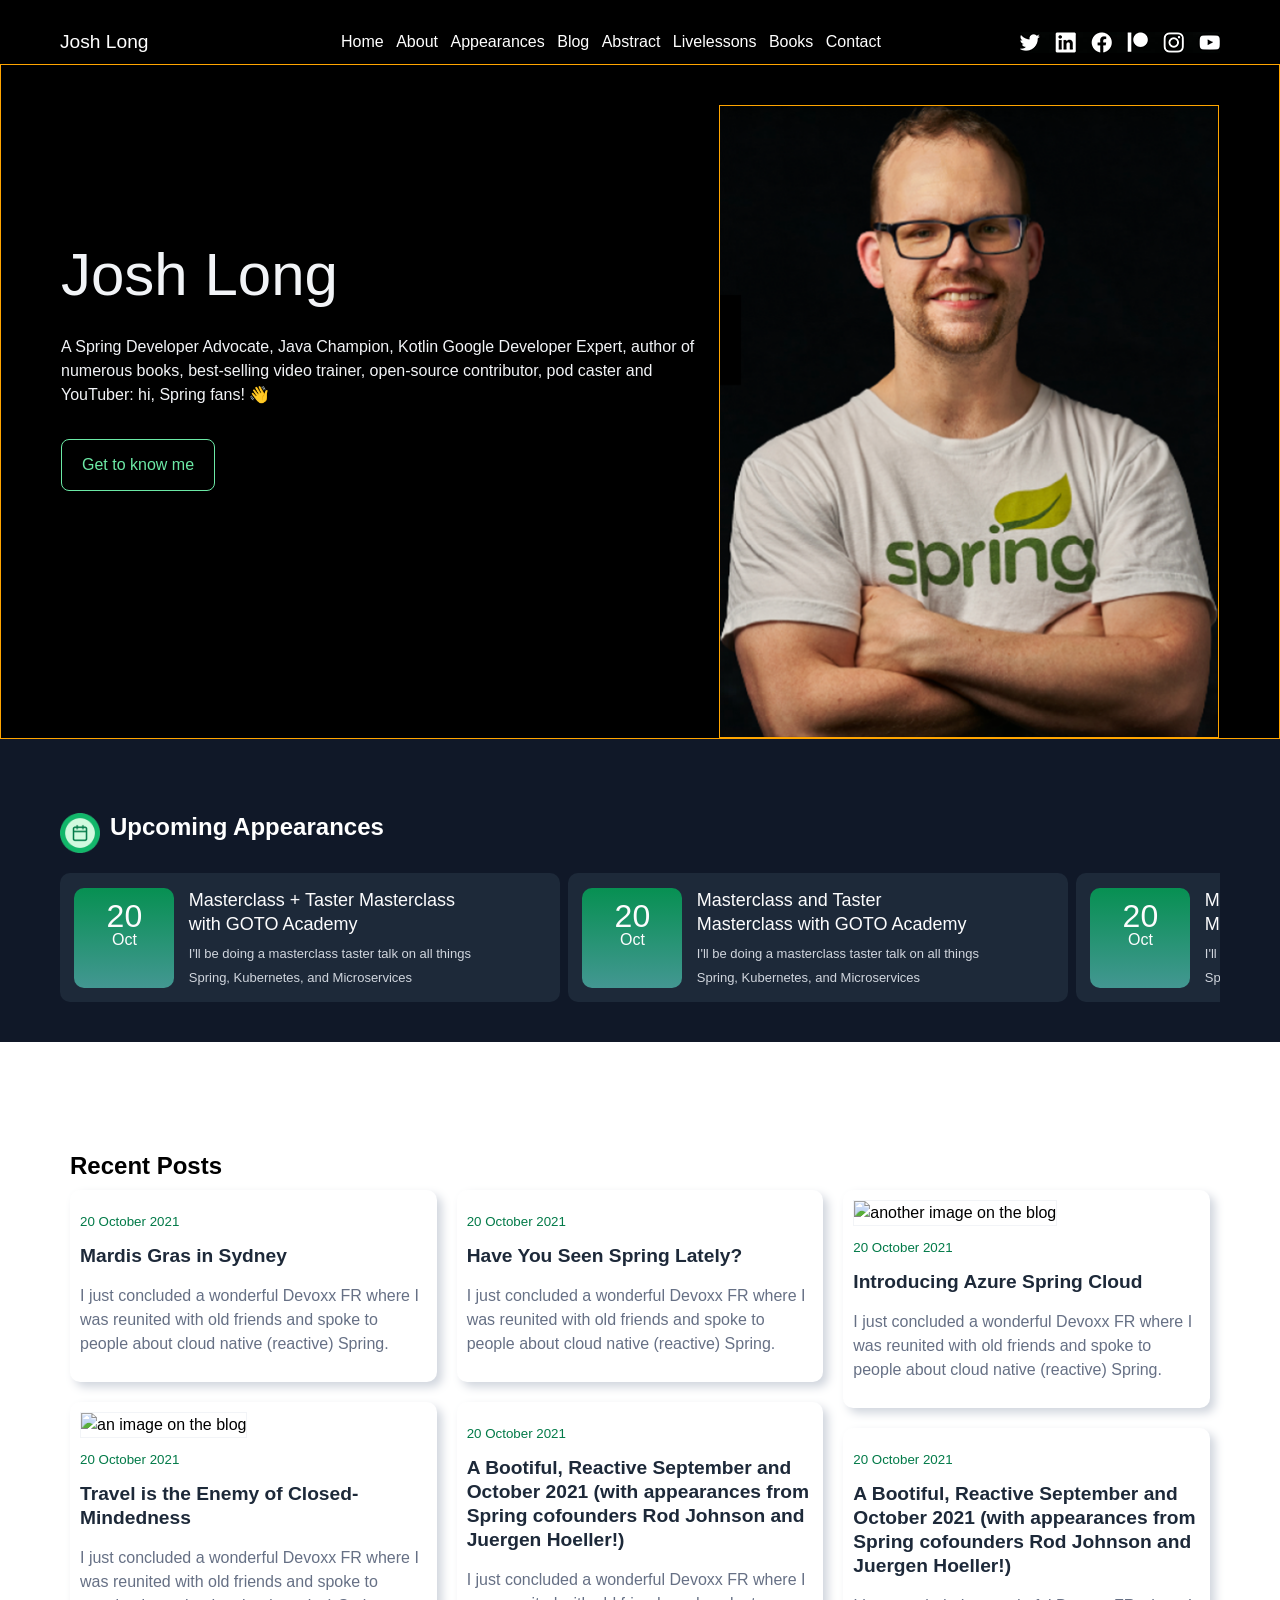
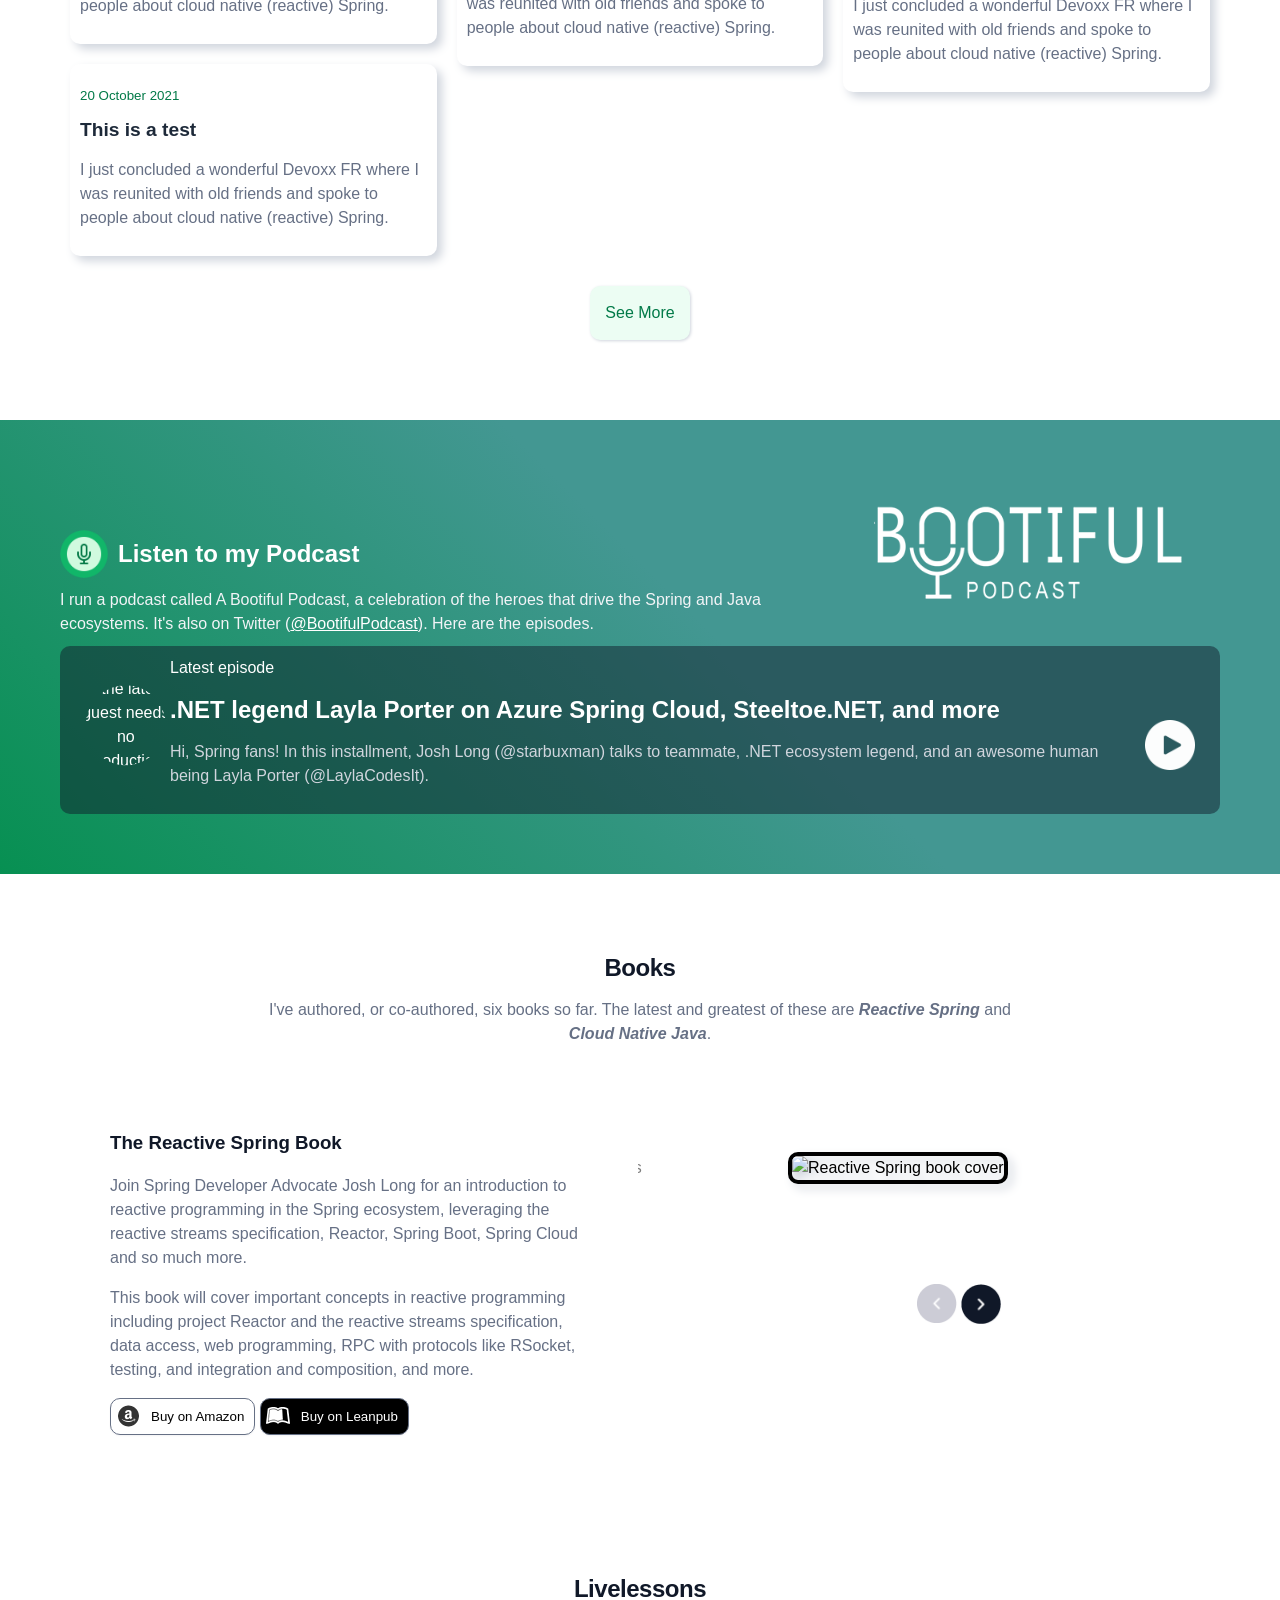
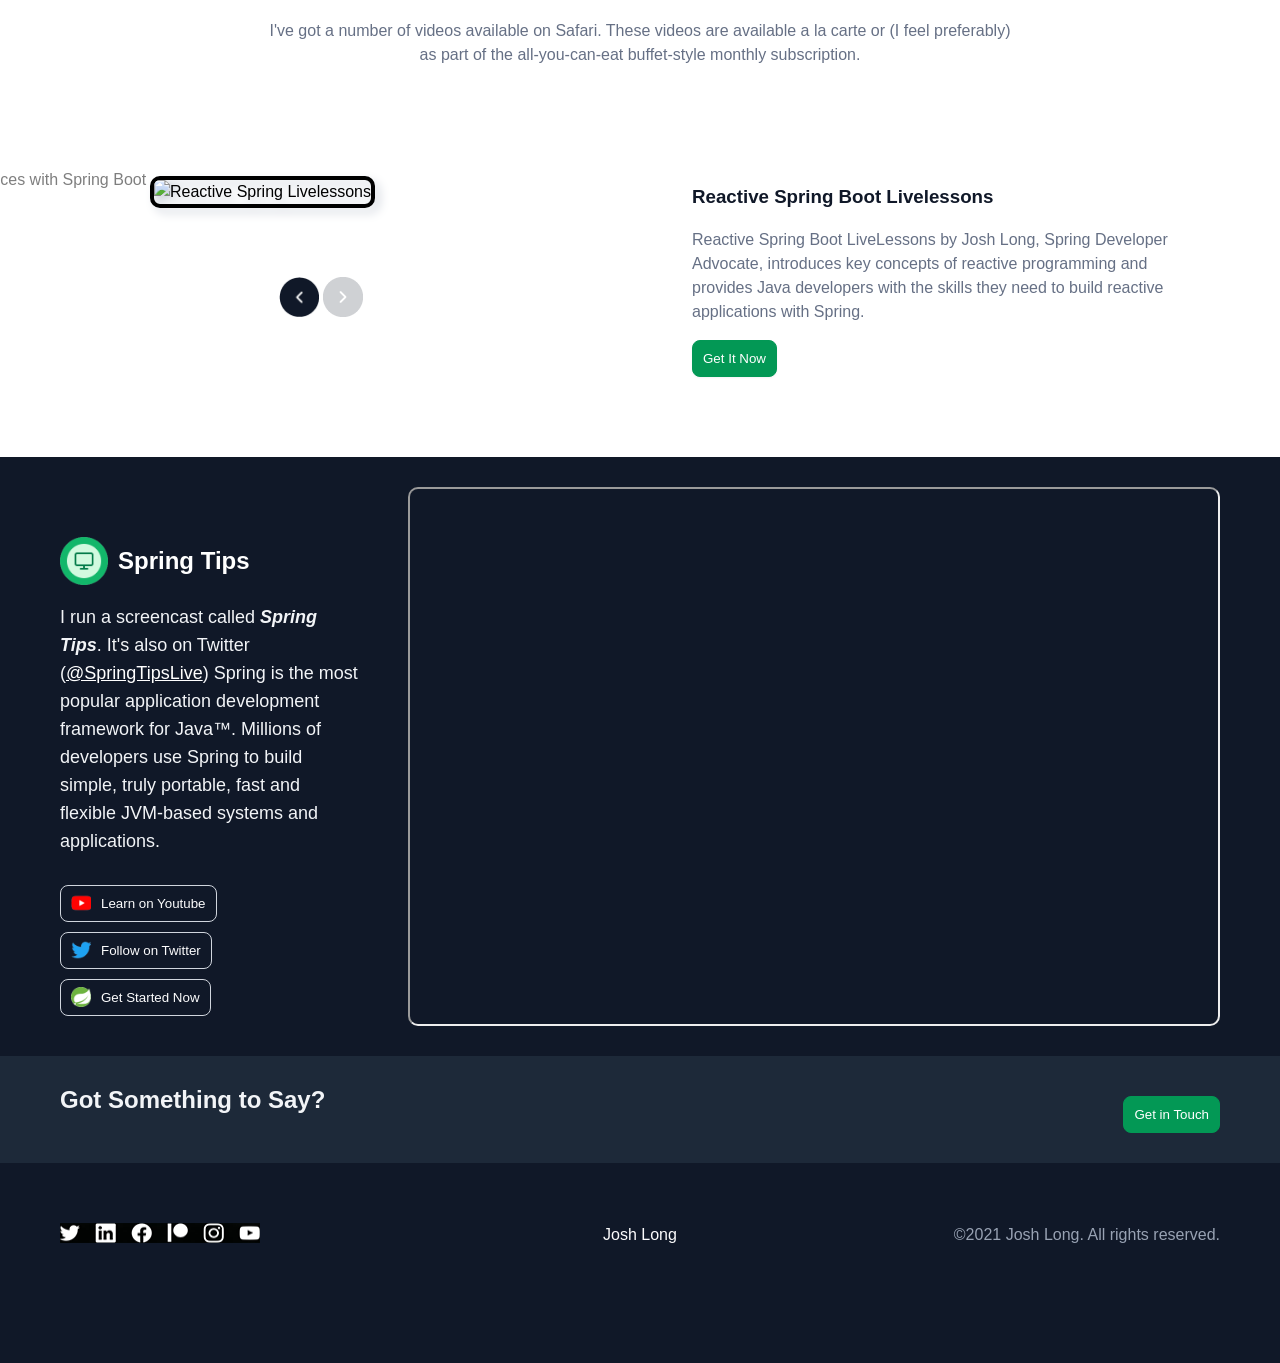
==== index.html @ a6090f3d "gi" ====
<!DOCTYPE html>
<html lang="en">
<head>
    <meta charset="UTF-8">

    <title>
        Josh Long
    </title>
</head>
<style>
    /* CORE */
    @import url("https://rsms.me/inter/inter.css");

    .zone {

        padding-left: var(--zone-padding);
        padding-right: var(--zone-padding);

        margin-left: calc(-1 * var(--page-left-pad));
        margin-right: calc(-1 * var(--page-right-pad));

    }

    *, *::before, *::after {
        box-sizing: border-box;
    }

    a {
        color: var(--white)
    }

    html {
        font-family: 'Inter', sans-serif;
    }

    :root {
        --common-gutter: 10px;
        --button-radius: calc(.8 * var(--common-gutter));
        --zone-padding: calc(2 * var(--page-right-pad));


        --josh-hero-image-height: 634px;
        --josh-hero-image-width: 500px;

        --gray-25: #FCFCFD;
        --gray-100: #F2F4F7;
        --gray-300: #D0D5DD;
        --gray-400: #98A2B3;
        --gray-500: #667085;
        --gray-800: #1D2939;
        --gray-900: #101828;
        --green-50: #ECFDF3;
        --green-600: #039855;
        --green-700: #027A48;

        --black: #000;
        --white: white;
        --light-green: #6CE9A6;
        --green-gradient: linear-gradient(#079052, #439792);

        --global-pad-multiplier: 1;
        --page-right-pad: calc(var(--common-gutter) * var(--global-pad-multiplier));
        --page-left-pad: calc(var(--common-gutter) * var(--global-pad-multiplier));
        --page-top-pad: calc(var(--common-gutter) * var(--global-pad-multiplier));
        --page-bottom-pad: calc(var(--common-gutter) * var(--global-pad-multiplier));
        --appearance-event-padding: .9em;
        --mobile-width: 1000px;
        --hamburger-menu-width: 80px;
    }

    h2 {
        font-size: x-large;
        margin-bottom: 0;
        line-height: normal;
    }

    body {
        margin: 0;
        background: var(--white);
        font-size: medium;
        line-height: 1.5em;
        padding-left: var(--page-left-pad);
        padding-right: var(--page-left-pad);
        padding-top: var(--page-top-pad);

    }

    @media screen and (min-width: 1000px) {

        :root {
            --global-pad-multiplier: 3;
        }

    }

</style>
<style>
    /* MENU  */
    .menu {
        padding-top: var(--page-top-pad);
        padding-bottom: var(--common-gutter);
        color: var(--white);
        background-color: var(--black);
        display: grid;
        grid-template-columns: auto var(--hamburger-menu-width);
        grid-template-rows: auto  max-content;
        grid-template-areas:
                    "logo  hamburger  "
                    "links links ";
        margin-top: calc(-1 * var(--page-top-pad));
        vertical-align: center;
        align-items: center;
    }

    .menu .social-icons {
        display: none;
    }

    .menu > .hamburger-menu:focus + .links {
        /* TODO this should be a javascript handler because any links clicked within don't work! */
        display: block;
    }

    .menu > .hamburger-menu {
        display: block;
        grid-area: hamburger;
        padding: 0;
        height: 80px;
        min-height: 80px;
        width: 80px;
        min-width: 80px;
        background-size: 80px 80px;
        background-repeat: no-repeat;
        background-image: url("assets/images/hamburger-menu.png");
    }

    .menu > .links {
        grid-area: links;
        display: none;

    }

    .menu > .links {
        text-align: center;

    }

    .menu > .links > a {
        margin: 0;
        padding: 0;
        display: block;
        font-weight: 500;
        text-decoration: none;
    }

    .menu .logo {
        grid-area: logo;
        font-weight: 500;
        font-size: 7vw;
    }

    @media screen and (min-width: 1000px) {
        .menu .logo {
            font-size: larger;
        }

        .menu .hamburger-menu {
            display: none;
        }

        .menu .social-icons {
            grid-area: social-icons;
            background: url("assets/images/social-icons.png") no-repeat;
            background-size: 200px 20px;
            height: 20px;
            display: block;
            width: 200px;
        }

        .menu > .links > a {
            display: inline;
            margin: 0;
            padding-right: 0.5em;
        }

        .menu > .links {
            grid-area: links;
            display: block;
        }

        .menu {
            grid-template-areas: "logo links social-icons";
            grid-template-columns: 150px  auto 200px;
        }
    }

</style>
<style>
    /*HERO*/
    .hero {
        background-color: var(--black);
        grid-area: hero;
        color: var(--gray-100);
        display: grid;
        grid-template-areas:
                "text "
                "image";
        grid-template-rows: auto auto;
        border: 1px solid orange;
    }

    .hero > .text > button {
        font-size: medium;
        background-color: var(--black);
        border-radius: var(--button-radius);
        color: var(--light-green);
        border: 1px solid var(--light-green);
        margin-top: 2em;
        width: 100%;
        padding: 1em 20px;
    }

    .hero > .text {
        grid-area: text;
        padding-top: calc(4 * var(--page-top-pad));
    }

    .hero > .image {
        text-align: center;
        padding: 0;
        margin: 0;
        margin-top: var(--common-gutter);
        line-height: 0;
        font-size: 0;
    }

    .hero > .image > img {
        width: 100%;
        padding: 0;
        margin: 0;
        border: 1px solid orange;
    }

    .hero > .text > .name {
        font-size: 60px;
        line-height: 2em;
        display: none;
    }

    @media screen and (min-width: 1000px) {

        .hero > .text > button {
            width: max-content;
        }

        .hero {
            display: grid;
            grid-template-areas: "text image";
            grid-template-columns: auto 500px;
            padding-top: var(--page-top-pad);
        }

        .hero > .text > .name {
            display: block;
        }
    }
</style>
<style>
    /* APPEARANCES */
    .appearances {
        display: grid;
        background-color: var(--gray-900);
        color: var(--white);
        vertical-align: center;
        padding-top: 1.5em;
        padding-bottom: 1.5em;
    }

    .appearances > h2 {
        background-image: url("assets/images/calendar.png");
        background-size: 40px 40px;
        background-repeat: no-repeat;
        padding-left: 50px;
        height: calc(5 * var(--common-gutter));
        margin-bottom: var(--common-gutter);
    }

    .appearances > .timeline {
        display: grid;
        grid-template-columns:  auto;
        grid-template-areas: "event";
        grid-row-gap: calc(2 * var(--common-gutter));
        margin-bottom: 1em;
        overflow: auto;
    }

    .appearances > .timeline > .event {
        border-radius: 10px;
        background-color: var(--gray-800);
        padding: var(--appearance-event-padding);
        display: grid;
        grid-template-areas:     "date description"
                                 " .   description";
        grid-template-columns: 100px auto;
        grid-template-rows: auto auto;
    }

    .appearances > .timeline > .event > .date {
        grid-area: date;
        background-image: var(--green-gradient);
        padding: 1em;
        border-radius: 10px;
        color: var(--gray-25);
        text-align: center;
        min-height: 100px;
        max-height: 100px;
        min-width: 100px;
    }

    .appearances > .timeline > .event > .date > .day {
        font-size: xx-large;
    }

    .appearances > .timeline > .event > .description {
        padding-left: var(--appearance-event-padding);
    }

    .appearances > .timeline > .event > .description > .event-name {
        color: var(--gray-25);
        /*line-height: 30pt;*/
        font-size: large;
        grid-area: event;
    }

    .appearances > .timeline > .event > .description > .event-details {
        font-size: small;
        color: var(--gray-300);
        margin-top: 0.5em;
    }

    @media screen and (min-width: 1000px) {

        .appearances > .timeline > .event {
            grid-template-columns: 100px 300px;
            grid-template-rows: 100px auto;
        }

        .appearances > .timeline {
            display: grid;
            grid-template-columns: repeat(auto-fill, 500px);
            grid-column-gap: 0.5em;
            grid-auto-flow: column;
            margin-bottom: 1em;
            overflow: auto;
        }


    }
</style>
<style>
    .recent-posts {
        padding-top: var(--page-top-pad);
        padding-bottom: var(--page-bottom-pad);
        margin-bottom: var(--page-bottom-pad);
        margin-top: var(--page-top-pad);
    }

    .recent-posts > h2 {
        padding-left: var(--common-gutter);
        padding-right: var(--common-gutter);
    }

    .recent-post-panel {
        padding: var(--common-gutter);
        display: inline-block;
    }

    .recent-post {
        display: inline-block;
        filter: drop-shadow(calc(var(--common-gutter) / 2) calc(var(--common-gutter) / 2) calc(var(--common-gutter) / 2) var(--gray-300));
        background-color: var(--white);
        padding: var(--common-gutter);
        border-radius: var(--common-gutter);
    }

    .recent-post > img {
        width: 100%;
        border: 1px solid var(--gray-100);
    }

    .recent-post > .date {
        /*        font-size: 14px;
                line-height: 20px;*/
        font-size: smaller;
        color: var(--green-700);
        margin-bottom: var(--common-gutter);
        margin-top: var(--common-gutter);

    }

    .recent-post > .title {
        font-weight: bold;
        font-size: larger;
        /*        font-size: 20px;
                line-height: 30px;*/
        color: var(--gray-800);
        margin-bottom: var(--common-gutter);
    }

    .recent-post > .text > p {
        color: var(--gray-500);
        font-size: 16px;
        line-height: 24px;
    }


    .recent-posts > .recent-posts-buttons {
        alignment: center;
        text-align: center;
        margin-bottom: calc(var(--common-gutter) * 2);
        margin-top: calc(var(--common-gutter) * 2);
    }

    .recent-posts > .recent-posts-buttons > button {
        background-color: var(--green-50);
        border-radius: var(--common-gutter);
        padding: calc(1.5 * var(--common-gutter));
        border-width: 0;
        line-height: 24px;
        font-size: 16px;
        font-weight: normal;
        color: var(--green-700);
        filter: drop-shadow(calc(var(--common-gutter) / 6) calc(var(--common-gutter) / 6) calc(var(--common-gutter) / 6) var(--gray-300));
    }

    @media screen and (min-width: 1000px) {
        .recent-posts > .recent-posts-columns {
            column-count: 3;
            column-gap: 0;
        }
    }
</style>
<style>
    /* PODCAST */
    .latest-episode-image {
        grid-area: image;
        align-content: center;
        alignment: center;
        text-align: center;
        vertical-align: center;
        padding: var(--common-gutter);
    }


    .latest-episode-image > img {
        --guest-image-dimension: 80px;
        width: var(--guest-image-dimension);
        height: var(--guest-image-dimension);
        /*background-size: var(--guest-image-dimension);*/
        clip-path: circle(calc(var(--guest-image-dimension) / 2));
    }

    .podcast > .podcast-listen {
        grid-area: listen;
        --microphone-size: 48px;
        background-image: url("assets/images/microphone.png");
        background-size: var(--microphone-size);
        /*font-size: 36px;*/
        line-height: var(--microphone-size);
        padding-left: calc(var(--microphone-size) + var(--common-gutter));
        background-repeat: no-repeat;
        margin-bottom: var(--common-gutter);
    }

    .podcast > .podcast-description {
        grid-area: text;
        font-style: normal;
        font-weight: normal;
        /*font-size: 18px;*/
        /*line-height: 28px;*/
        color: var(--gray-100);
        padding-right: calc(2 * var(--common-gutter));
    }

    .podcast > .podcast-logo > img {
        width: 80%;
    }

    .podcast > .podcast-logo {
        grid-area: logo;

        text-align: center;
        margin-top: calc(2 * var(--common-gutter));
        margin-bottom: calc(2 * var(--common-gutter));
    }

    .latest-episode-panel {
        /*
        hackety: we need the BG to be transparent but the
        contents (in the same grid spot) to be 100% opaque
     */
        margin-top: calc(1 * var(--common-gutter));
        grid-area: panel;
        background-color: #101828;
        opacity: 0.48;
        border-radius: var(--common-gutter);
        z-index: 1;
    }

    .latest-episode-panel-content {
        display: grid;
        margin-top: var(--common-gutter);
        margin-bottom: var(--common-gutter);
        padding: var(--common-gutter);
        opacity: 1;
        grid-area: panel;
        z-index: 2;
        grid-template-areas:
                "image prompt prompt"
                "image synopsis play ";
        grid-template-columns: calc( var(--guest-image-dimension) / 2 ) auto 80px;
        grid-template-rows:     auto auto;
    }

    .podcast {
        display: grid;

        padding-top: calc(var(--page-top-pad) * 2);
        padding-bottom: calc(var(--page-bottom-pad) * 2);
        background: rgb(7, 144, 82);
        background: linear-gradient(
                45deg,
                rgba(7, 144, 82, 1) 0%,
                rgba(67, 151, 146, 1) 55%,
                rgba(67, 151, 146, 1) 100%
        );
        color: white;
        grid-template-areas:
                    "listen "
                    "text "
                    "logo "
                    "panel";
    }


    .latest-episode-panel-content > .play {

        --play-icon-dimensions: 50px;
        background-image: url("assets/images/play.png");
        background-repeat: no-repeat;
        background-size: var(--play-icon-dimensions);
        background-position: center;
        grid-area: play;
    }

    .latest-episode-panel-content > .latest-episode-synopsis {
        grid-area: synopsis;
        margin-bottom: calc(-1 * var(--common-gutter));
    }

    .latest-episode-panel-content > .latest-episode-synopsis > p {
        /*        font-size: 16px;
                line-height: 24px;*/
        color: var(--gray-300);
    }

    .latest-episode-panel-content > .latest-episode-synopsis > h2 {
        font-weight: 600;
        /*        font-size: 20px;
                line-height: 30px;*/
        margin-top: 0;
    }

    .latest-episode-panel-content > .latest-episode-prompt {
        grid-area: prompt;
        /*        font-size: 16px;
                line-height: 24px;*/
        margin-bottom: 1em;
        padding: 0;
    }

    @media screen and (min-width: 1000px) {

        :root {
            --guest-image-dimension: 200px;
        }

        .podcast {
            grid-template-areas:
                "listen logo"
                "text logo"
                "panel panel";
            grid-template-rows: auto auto   auto;
        }


    }
</style>
<style>
    /* CONTENT SHOWCASES CORE */
    :root {
        --cover-width: 150px;
        --active-cover-width: 200px;

        /*    --cover-width: 100px;
        --active-cover-width: 150px;*/
    }

    .content-showcase {
        padding-top: var(--page-top-pad);
    }

    .content-showcase > p {
        /*       font-size: 18px;
               line-height: 28px;*/
        text-align: center;
        color: #667085;
        /*        padding-right: calc(var(--common-gutter) * 20);
                padding-left: calc(var(--common-gutter) * 20);*/
    }

    .content-showcase > h2 {
        color: var(--gray-900);
        font-style: normal;
        font-weight: bold;
        /*    font-size: 36px;
            line-height: 44px;*/
        text-align: center;
        letter-spacing: -0.02em;
    }

    .arrows {
        text-align: center;
        grid-area: arrows;
        margin-top: var(--common-gutter);
    }

    .arrows > .arrow.left {
        background-image: url("assets/images/arrows/gray-l.png");
        display: inline-block;
    }

    .arrows > .arrow.right {
        display: inline-block;
        background-image: url("assets/images/arrows/gray-r.png");
    }

    .arrows > .arrow.left.active {
        background-image: url("assets/images/arrows/bw-l.png");
    }

    .arrows > .arrow.right.active {
        background-image: url("assets/images/arrows/bw-r.png");
    }

    .arrows > .arrow {
        --arrow-dimension: 40px;
        height: var(--arrow-dimension);
        width: var(--arrow-dimension);
        background-size: var(--arrow-dimension);
        background-repeat: no-repeat;
    }

    .content {
        display: grid;
    }

    .content > .description button {

        padding: var(--common-gutter);
        background: var(--green-600);
        border: 1px solid var(--green-600);
        color: var(--white);
        box-sizing: border-box;
        box-shadow: 0 1px 2px rgba(16, 24, 40, 0.05);
        border-radius: var(--button-radius);

    }


    .content > .description {
        grid-area: description;
        alignment: center;
        text-align: center;
        display: inline-block;
    }


    .content > .description > h3 {
        font-style: normal;
        font-weight: 600;
        /*        font-size: 30px;
                line-height: 38px;*/
        color: var(--gray-900);
    }

    .content > .description > p {
        font-style: normal;
        font-weight: normal;
        /*   font-size: 18px;
           line-height: 28px;*/
        color: var(--gray-500);
    }


    .content .covers > div.cover.right {
        overflow: hidden;
        grid-area: r;
        width: calc(var(--cover-width) / 2);
    }

    .content .buttons {
        text-align: center;
        align-items: center;
        alignment: center;
        justify-content: center;
    }

    .content .covers > div.cover.right > img {
        clip-path: inset(0px calc(var(--cover-width) / 2) 00px 0);
        width: var(--cover-width);
    }

    .content .covers > div.cover.left {
        overflow: hidden;
        grid-area: l;
        width: calc(var(--cover-width) / 2);
    }

    .content .covers > div.cover.left > img {
        width: var(--cover-width);
        left: calc(-1 * calc(var(--cover-width) / 2));
        display: inline-block;
        position: relative;
    }

    .content .covers > div.cover.active {
        grid-area: active;
        width: var(--active-cover-width);
        filter: drop-shadow(calc(var(--common-gutter) / 2) calc(var(--common-gutter) / 2) calc(var(--common-gutter) / 2) var(--gray-300));
    }

    .content .covers > div.cover.active > img {
        opacity: 1;
        width: var(--active-cover-width);
        border: 4px solid black;
        border-radius: var(--common-gutter);
    }

    .content .covers > .cover > img {
        opacity: 0.5;
        width: var(--cover-width);
    }

    @media screen and (min-width: 1000px) {
        .content .description {
            text-align: left;
            padding: calc(5 * var(--common-gutter));
        }

        :root {
            --cover-width: 300px;
            --active-cover-width: 342px;
        }

        .content .covers {
            grid-auto-flow: column;
        }

        .content-showcase > p {
            /*    font-size: 18px;
                line-height: 28px;*/
            padding-right: calc(var(--common-gutter) * 20);
            padding-left: calc(var(--common-gutter) * 20);
        }
    }

    .content > .covers {
        grid-area: covers;
        display: grid;
        grid-template-areas: ". l active r .";
        grid-template-columns: auto  calc(var(--cover-width) / 2) var(--active-cover-width) calc(var(--cover-width) / 2) auto;
        align-items: center;
        justify-items: center;
    }

    .zone h2 {
        margin-top: calc(5 * var(--common-gutter));
    }

</style>
<style>

    .books .buttons button {
        border: 1px solid var(--gray-500);
        border-radius: var(--common-gutter);
        padding: var(--common-gutter);
        --buy-button-left: calc(4 * var(--common-gutter));
        padding-left: calc(var(--buy-button-left));
        background-repeat: no-repeat;
        background-position-y: calc(.5 * var(--common-gutter));
        background-position-x: calc(.5 * var(--common-gutter));
        background-size: 24px;
        margin-left: var(--common-gutter);
        margin-right: var(--common-gutter);
        display: inline-block;
        margin-bottom: var(--common-gutter);
    }

    .books .buttons {
        text-align: center;
        align-items: center;
        alignment: center;
        justify-content: center;
    }

    .books .buttons button.leanpub {
        color: white;
        background-color: black;
        background-position-y: calc(.8 * var(--common-gutter));
        background-image: url("assets/images/buttons/leanpub.png");
    }

    .books .buttons button.amazon {
        color: black;
        background-color: white;
        background-image: url("assets/images/buttons/amazon.png");
    }

    .content {
        grid-template-areas:
            "covers "
            "arrows "
            "description ";
    }

    .books .buttons > button {
        margin: 0;
        margin-bottom: var(--common-gutter);
        /*margin-right: var(--common-gutter);*/

    }

    @media screen and (min-width: 1000px) {

        .books .content {
            margin-right: calc(-1 * var(--zone-padding));
        }

        .books .buttons button {
            display: inline;
        }


        .books .buttons {
            padding: 0;
            margin: 0;
            text-align: left;
        }


        .books .content {
            margin-right: calc(-1 * var(--zone-padding));
            grid-template-areas:
            "description covers "
            "description arrows ";
        }
    }
</style>
<style>
    .livelessons .buttons button {
        display: inline-block;
        margin-bottom: var(--common-gutter);
    }

    @media screen and (min-width: 1000px) {

        .livelessons .buttons > button {
            margin: 0;
        }

        .livelessons .buttons {
            padding: 0;
            margin: 0;
            text-align: left;
        }

        .livelessons .content {
            margin-top: calc(5 * var(--common-gutter));
            margin-left: calc(-1 * var(--zone-padding));
            grid-template-areas:
            " covers description "
            " arrows description ";
        }
    }
</style>
<style>

    .youtube {

        padding-top: var(--page-top-pad);
        padding-bottom: var(--page-bottom-pad);
        background: linear-gradient(0deg, #101828, #101828);
        display: grid;
        grid-template-areas:
                "text "
                "video";
        grid-template-columns: auto;
        margin-top: var(--page-top-pad);
    }

    .youtube button {
        width: 100%;
        background-repeat: no-repeat;
        --button-icon-size: 20px;
        background-position-y: calc(var(--common-gutter) * .7);
        background-position-x: var(--common-gutter);
        background-size: var(--button-icon-size) var(--button-icon-size);
        display: block;
        border: 1px solid var(--gray-300);
        box-sizing: border-box;
        color: var(--gray-25);
        padding: var(--common-gutter);
        padding-left: calc(var(--common-gutter) * 4);
        background-color: #101828;
        border-radius: var(--button-radius);
        margin-bottom: var(--common-gutter);

    }


    @media screen and (min-width: 1000px) {
        .youtube {
            grid-template-areas: "text video";
            grid-template-columns: 30% 70%;
        }

        .youtube .text {
            padding-right: calc(5 * var(--common-gutter));
        }

        .youtube button {
            width: auto;
        }
    }


    .youtube .text {
        grid-area: text;
    }

    .youtube .video {
        grid-area: video;
        position: relative;
        overflow: hidden;
        width: 100%;
        padding-top: 56.25%; /* 16:9 Aspect Ratio (divide 9 by 16 = 0.5625) */
    }

    .youtube .video iframe {
        border-radius: var(--common-gutter);
        position: absolute;
        top: 0;
        left: 0;
        bottom: 0;
        right: 0;
        width: 100%;
        height: 100%;

    }

    .youtube h2 {
        color: var(--white);
        --screen-dimension: 48px;
        background-image: url("assets/images/screen.png");
        background-size: var(--screen-dimension);
        padding-left: calc(var(--screen-dimension) + var(--common-gutter));
        background-repeat: no-repeat;
        /*font-size: 36px;*/
        line-height: var(--screen-dimension);
        margin-bottom: var(--common-gutter);

    }

    button.spring-site {
        background-image: url("assets/images/buttons/spring.png");
    }

    button.twitter {
        background-image: url("assets/images/buttons/twitter.png");
    }

    button.youtube {
        background-image: url("assets/images/buttons/youtube.png");
    }

    .youtube p {
        color: var(--gray-100);
        font-style: normal;
        font-weight: normal;
        font-size: 18px;
        line-height: 28px;
    }

</style>
<style>


    .contact {
        padding-top: var(--page-top-pad);
        padding-bottom: var(--page-top-pad);
        background-color: var(--gray-800);
        display: grid;
        text-align: center;
        grid-template-areas:
                        "prompt "
                        "call-to-action";
    }

    .contact h2 {
        margin: 0;
    }

    .contact .call-to-action {
        grid-area: call-to-action;
        margin-top: var(--common-gutter);
        text-align: center;
    }

    .contact .call-to-action button {
        justify-content: center;
        align-items: center;
        padding: var(--common-gutter);
        background: var(--green-600);
        border: 1px solid var(--green-600);
        color: var(--white);
        box-sizing: border-box;
        border-radius: 8px;
    }

    .contact .prompt {
        color: var(--gray-100);
        grid-area: prompt;

    }

    @media screen and (min-width: 1000px) {
        .contact .prompt {
            text-align: left;

        }

        .contact {
            grid-template-areas: "prompt call-to-action";
            grid-template-columns: auto auto;
        }

        .contact .call-to-action {
            grid-area: call-to-action;
            margin-top: var(--common-gutter);
            text-align: right;
        }
    }
</style>
<style>
    .footer {
        color: var(--gray-100);
        padding-top: calc(2 * var(--page-top-pad));
        padding-bottom: calc(2 * var(--page-bottom-pad));
        background-color: var(--gray-900);
        --icons-dimensions-height: 20px;
        --icons-dimensions-width: 200px;
        display: grid;
        grid-template-areas:
                        "name"
                        "icons"
                        "copyright";
        grid-template-columns: auto;
        height: 200px;
    }

    .footer > .social-icons {
        grid-area: icons;
        text-align: center;
    }

    .footer > .social-icons > img {
        width: var(--icons-dimensions-width);
        height: var(--icons-dimensions-height);
        align-self: center;

    }

    .footer > .name {
        grid-area: name;
        text-align: center;
        /*        font-size: 18px;
                line-height: 28px;*/
        color: var(--gray-25);
    }

    .footer > .copyright {
        text-align: center;
        color: var(--gray-400);
        grid-area: copyright;
    }

    @media screen and (min-width: 1000px) {

        .footer > .copyright {
            text-align: right;
        }

        .footer > .social-icons {
            text-align: left;
        }

        .footer > .name {
            text-align: center;
        }

        .footer {
            grid-template-areas: "icons name copyright";
            grid-template-columns: 40% 20% 40%;
        }

    }
</style>

<body>
<!--
    to support this view of the blogs, we'll need to develop a feature on the server-side that shows us
    the first paragraph or the first N characters, whichever is fewer, in a given blog. We can look at the <P>
    tags, perhaps using the JSOUP parsing, take the first one, and then truncate all but the first N characters of that?
-->
<div class="zone menu">
    <div class="logo">Josh Long</div>
    <div tabindex="1" class="hamburger-menu"></div>
    <div class="links">

        <a href="#">Home</a>
        <a href="#">About</a>
        <a href="#">Appearances</a>
        <a href="#">Blog</a>
        <a href="#">Abstract</a>
        <a href="#">Livelessons</a>
        <a href="#">Books</a>
        <a href="#">Contact</a>
        <div>
            <!-- don't delete this div! for some reason chrome renders
            these <a> elements as super small unless this div is here
            -->
        </div>
    </div>
    <div class="social-icons">
        <img alt="social icons" src="assets/images/social-icons.png"/>
    </div>
</div>
<div class="zone hero">
    <div class="text">
        <div class="name">Josh Long</div>
        <div class="description ">
            A Spring Developer Advocate, Java Champion,
            Kotlin Google Developer Expert, author of numerous books,
            best-selling video trainer, open-source contributor,
            pod caster and YouTuber: hi, Spring fans!
            👋
        </div>
        <button type="button">
            Get to know me
        </button>
    </div>
    <div class="image">
        <img alt="Hi, Spring fans! I'm Josh Long" src="assets/images/josh-hero-image.png"/>
    </div>
</div>
<div class="zone appearances">

    <h2> Upcoming Appearances</h2>
    <div class="timeline">


        <div class="event">
            <div class="date">
                <div class="day">20</div>
                <div class="month">Oct</div>
            </div>
            <div class="description">
                <div class="event-name">
                    Masterclass + Taster Masterclass with GOTO Academy
                </div>
                <div class="event-details">
                    I'll be doing a masterclass taster talk on all things Spring, Kubernetes, and Microservices
                </div>
            </div>
        </div>

        <div class="event">
            <div class="date">
                <div class="day">20</div>
                <div class="month">Oct</div>
            </div>
            <div class="description">
                <div class="event-name"> Masterclass and Taster Masterclass with GOTO Academy
                </div>
                <div class="event-details">
                    I'll be doing a masterclass taster talk on all things Spring, Kubernetes, and Microservices
                </div>
            </div>
        </div>
        <div class="event">
            <div class="date">
                <div class="day">20</div>
                <div class="month">Oct</div>
            </div>
            <div class="description">
                <div class="event-name"> Masterclass and Taster Masterclass with GOTO Academy
                </div>
                <div class="event-details">
                    I'll be doing a masterclass taster talk on all things Spring, Kubernetes, and Microservices
                </div>
            </div>
        </div>
        <div class="event">
            <div class="date">
                <div class="day">20</div>
                <div class="month">Oct</div>
            </div>
            <div class="description">
                <div class="event-name"> Masterclass and Taster Masterclass with GOTO Academy
                </div>
                <div class="event-details">
                    I'll be doing a masterclass taster talk on all things Spring, Kubernetes, and Microservices
                </div>
            </div>
        </div>
    </div>
</div>
<div class="zone recent-posts">
    <h2>Recent Posts </h2>

    <div class="recent-posts-columns">

        <div class="recent-post-panel">
            <div class="recent-post">
                <div class="date">20 October 2021</div>
                <div class="title">
                    Mardis Gras in Sydney
                </div>
                <div class="text">
                    <p> I just concluded a wonderful Devoxx FR where I was reunited with old friends and spoke to people
                        about cloud native (reactive) Spring.</p>
                </div>
            </div>
        </div>
        <div class="recent-post-panel">
            <div class="recent-post">
                <img alt="an image on the blog"
                     src="https://pbs.twimg.com/media/DbI730WXkAAeMww?format=jpg&name=medium"/>
                <div class="date">20 October 2021</div>
                <div class="title">
                    Travel is the Enemy of Closed-Mindedness
                </div>
                <div class="text">
                    <p> I just concluded a wonderful Devoxx FR where I was reunited with old friends and spoke to people
                        about cloud native (reactive) Spring.</p>
                </div>
            </div>
        </div>
        <div class="recent-post-panel">
            <div class="recent-post">
                <div class="date">20 October 2021</div>
                <div class="title">
                    This is a test
                </div>
                <div class="text">
                    <p> I just concluded a wonderful Devoxx FR where I was reunited with old friends and spoke to people
                        about cloud native (reactive) Spring.</p>
                </div>
            </div>
        </div>
        <div class="recent-post-panel">

            <div class="recent-post">
                <div class="date">20 October 2021</div>
                <div class="title">
                    Have You Seen Spring Lately?
                </div>
                <div class="text">
                    <p> I just concluded a wonderful Devoxx FR where I was reunited with old friends and spoke to people
                        about cloud native (reactive) Spring.</p>
                </div>
            </div>
        </div>

        <div class="recent-post-panel">

            <div class="recent-post">
                <div class="date">20 October 2021</div>
                <div class="title">
                    A Bootiful, Reactive September and October 2021 (with
                    appearances from Spring cofounders Rod Johnson and Juergen Hoeller!)
                </div>
                <div class="text">
                    <p> I just concluded a wonderful Devoxx FR where I was reunited with old friends and spoke to people
                        about cloud native (reactive) Spring.</p>
                </div>
            </div>
        </div>
        <div class="recent-post-panel">

            <div class="recent-post">
                <img alt="another image on the blog"
                     src="https://pbs.twimg.com/media/DbJQyzRX4AADZOG?format=jpg&name=medium"/>
                <div class="date">20 October 2021</div>
                <div class="title">
                    Introducing Azure Spring Cloud
                </div>
                <div class="text">
                    <p> I just concluded a wonderful Devoxx FR where I was reunited with old friends and spoke to people
                        about cloud native (reactive) Spring.</p>
                </div>
            </div>
        </div>


        <div class="recent-post-panel">

            <div class="recent-post">
                <div class="date">20 October 2021</div>
                <div class="title">
                    A Bootiful, Reactive September and October 2021 (with
                    appearances from Spring cofounders Rod Johnson and Juergen Hoeller!)
                </div>
                <div class="text">
                    <p> I just concluded a wonderful Devoxx FR where I was reunited with old friends and spoke to people
                        about cloud native (reactive) Spring.</p>
                </div>
            </div>
        </div>
    </div>

    <div class="recent-posts-buttons">
        <button>See More</button>
    </div>
</div>
<div class="zone podcast">

    <h2 class="podcast-listen">
        Listen to my Podcast
    </h2>
    <div class="podcast-description">
        I run a podcast called A Bootiful Podcast, a celebration of the heroes that drive the Spring and Java
        ecosystems. It's also on Twitter (<a href="https://twitter.com/bootifulpodcast">@BootifulPodcast</a>). Here are
        the episodes.
    </div>
    <div class="podcast-logo">
        <img alt="A Bootiful Podcast" src="assets/images/bootiful-podcast-logo.png"/>
    </div>
    <div class="latest-episode-panel"></div>
    <div class="latest-episode-panel-content">
        <div class="latest-episode-image">
            <img alt="the latest guest needs no introduction.."
                 src="https://static-cdn.jtvnw.net/jtv_user_pictures/ac662385-725b-43c9-b0e1-03a49533931f-profile_image-70x70.png"/>
        </div>
        <div class="latest-episode-prompt">Latest episode</div>
        <div class="latest-episode-synopsis">
            <h2>.NET legend Layla Porter on Azure Spring Cloud, Steeltoe.NET, and more</h2>
            <P> Hi, Spring fans! In this installment, Josh Long (@starbuxman) talks to teammate, .NET ecosystem
                legend,
                and an awesome human being Layla Porter (@LaylaCodesIt). </P>
        </div>
        <div class="play"></div>
    </div>
</div>
<div class="books zone content-showcase">
    <h2> Books </h2>
    <P>
        I've authored, or co-authored, six books so far.
        The latest and greatest of these are <strong><EM>Reactive Spring</EM></strong> and
        <strong><em>Cloud Native Java</em></strong>.
    </P>
    <div class="content">
        <div class="description">
            <h3>
                The Reactive Spring Book
            </h3>
            <P>
                Join Spring Developer Advocate Josh Long for an introduction to reactive programming in the Spring
                ecosystem, leveraging the reactive streams specification, Reactor, Spring Boot, Spring Cloud and so much
                more.
            </P>
            <P>
                This book will cover important concepts in reactive programming including project Reactor and the
                reactive streams specification, data access, web programming, RPC with protocols like RSocket, testing,
                and integration and composition, and more.
            </P>
            <div class="buttons">
                <button class="amazon">Buy on Amazon</button>
                <button class="leanpub">Buy on Leanpub</button>
            </div>
        </div>

        <div class="covers">
            <div class="cover left"><img
                    src="https://images-na.ssl-images-amazon.com/images/I/41R7SBjRbKL._SX348_BO1,204,203,200_.jpg"
                    alt="Pro Spring Recipes"/></div>
            <div class="cover active"><img alt="Reactive Spring book cover"
                                           src="https://joshlong.com/media/books/reactive-spring/cover.png"/></div>
            <div class="cover right "><img alt="Cloud Native Java book cover (English)"
                                           src="https://joshlong.com/media/books/cloud-native-java/english.jpg"/></div>
        </div>
        <div>
            <div class="arrows">
                <div class="arrow left"></div>
                <div class="arrow active right"></div>
            </div>
        </div>
    </div>
</div>
<div class="livelessons zone content-showcase">
    <h2> Livelessons </h2>
    <P>I've got a number of videos available on Safari. These videos are available a la carte or (I feel preferably) as
        part of the all-you-can-eat buffet-style monthly subscription.
    </P>
    <div class="content">
        <div class="description">
            <h3>
                Reactive Spring Boot Livelessons
            </h3>
            <P>
                Reactive Spring Boot LiveLessons by Josh Long, Spring Developer Advocate, introduces key concepts of
                reactive programming and provides Java developers with the skills they need to build reactive
                applications with Spring.
            </P>
            <div class="buttons">
                <button>Get It Now</button>
            </div>
        </div>
        <div class="covers">
            <div class="cover left"><img alt="Building Microservices with Spring Boot Livelessons"
                                         src="https://joshlong.com/media/livelessons/BuildMicroserviceswSpringBoot_2eLL.jpg"/>
            </div>
            <div class="cover active"><img alt="Reactive Spring Livelessons"
                                           src="https://joshlong.com/media/livelessons/ReactiveSpringLL-2E.jpg"/></div>
            <div class="cover right "><img alt="Cloud Native Java Livelessons"
                                           src="https://joshlong.com/media/livelessons/CloudNativeJavaLL.jpg"/></div>
        </div>
        <div>
            <div class="arrows">
                <div class="arrow active left"></div>
                <div class="arrow  right"></div>
            </div>
        </div>
    </div>
</div>
<div class="youtube zone  ">
    <div class="text">
        <h2> Spring Tips </h2>
        <p>
            I run a screencast called <EM><STRONG>Spring Tips</STRONG></EM>. It's also on Twitter (<a
                href="https://twitter.com/SpringTipsLive">@SpringTipsLive</a>)
            Spring is the most popular application development framework for Java™. Millions
            of developers use Spring to build simple, truly portable, fast and flexible JVM-based systems and
            applications.
        </p>
        <button class="youtube">Learn on Youtube</button>
        <button class="twitter">Follow on Twitter</button>
        <button class="spring-site">Get Started Now</button>
    </div>

    <div class="video">
        <iframe src="https://www.youtube.com/embed/puIJ1Mn9_LE" title="YouTube video player"
                allow="accelerometer; autoplay; clipboard-write; encrypted-media; gyroscope; picture-in-picture"
                allowfullscreen></iframe>
    </div>
</div>
<div class="contact zone">
    <div class="prompt"><h2> Got Something to Say? </h2></div>
    <div class="call-to-action">
        <button> Get in Touch</button>
    </div>
</div>

<div class="footer zone">
    <div class="social-icons">
        <img src="assets/images/social-icons.png" alt="social icons"/>
    </div>
    <div class="name"> Josh Long</div>
    <div class="copyright">©2021 Josh Long. All rights reserved.</div>
</div>
</body>
</html>
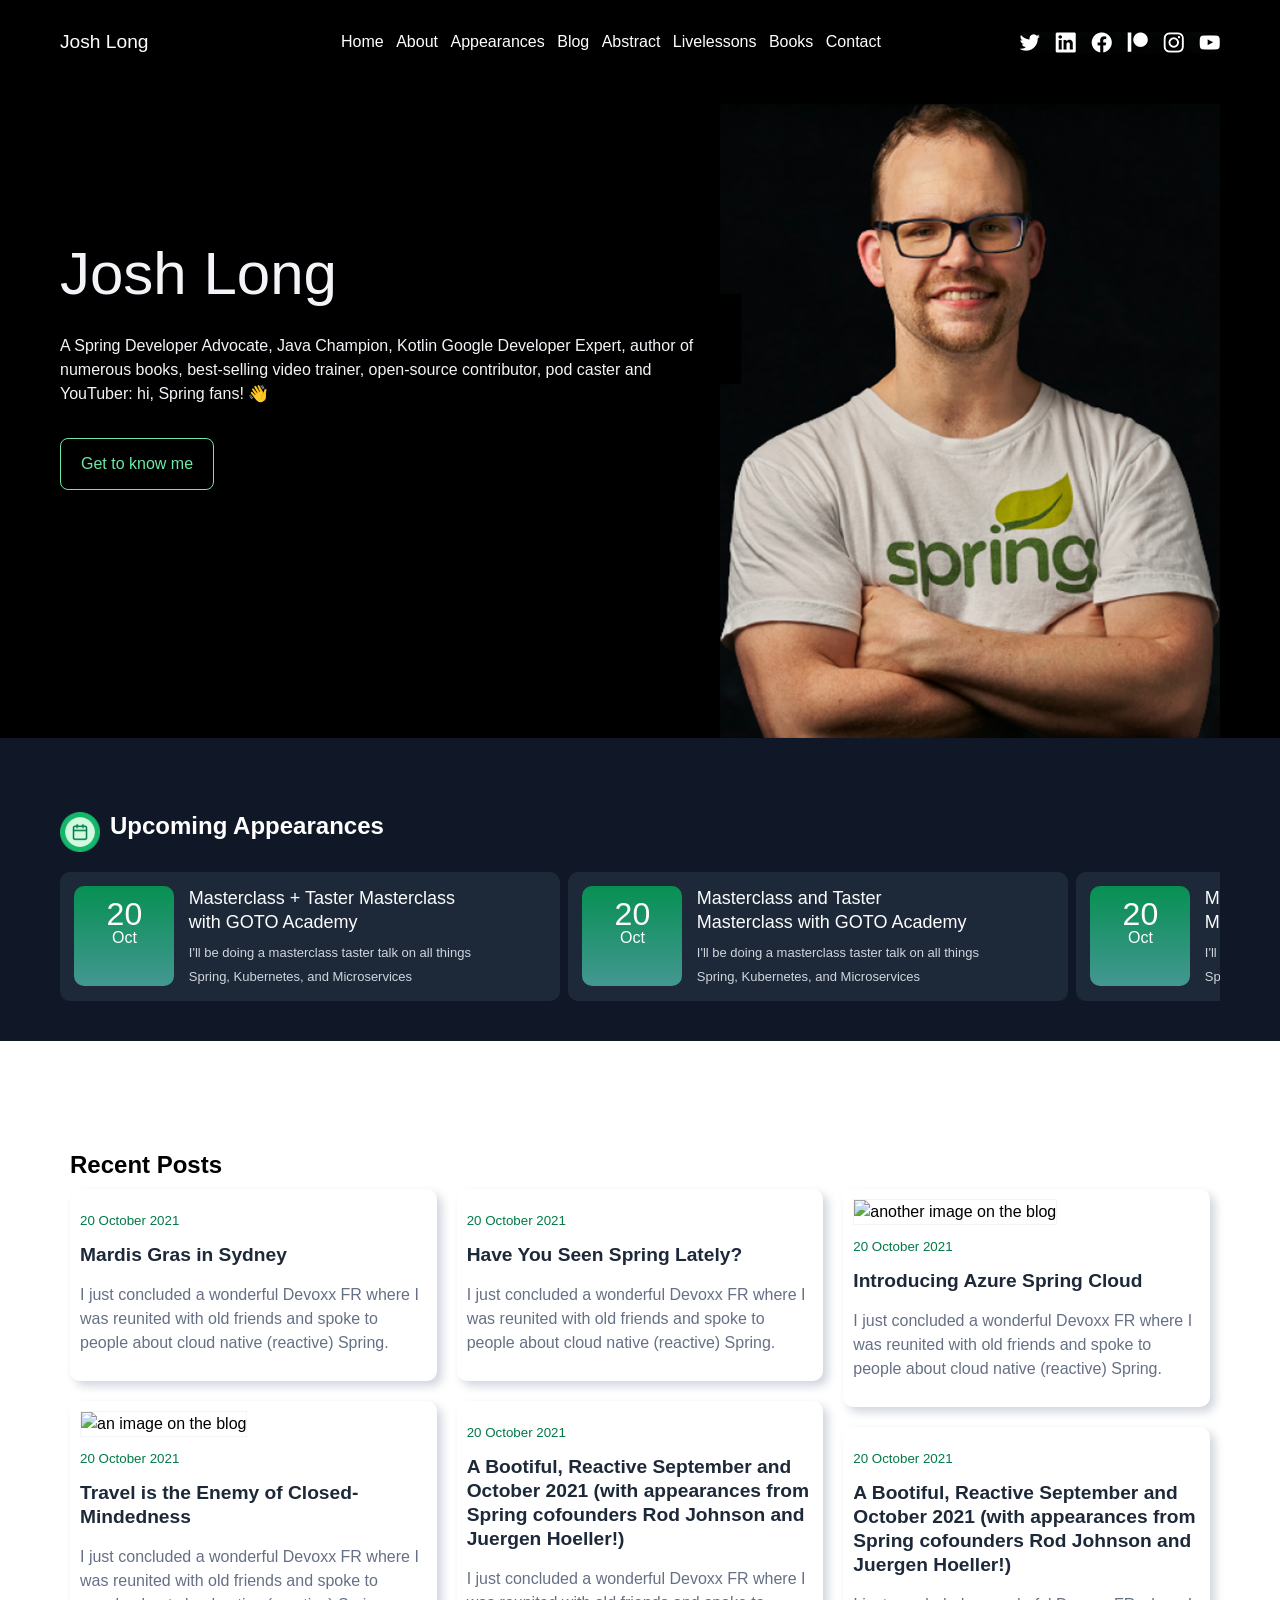
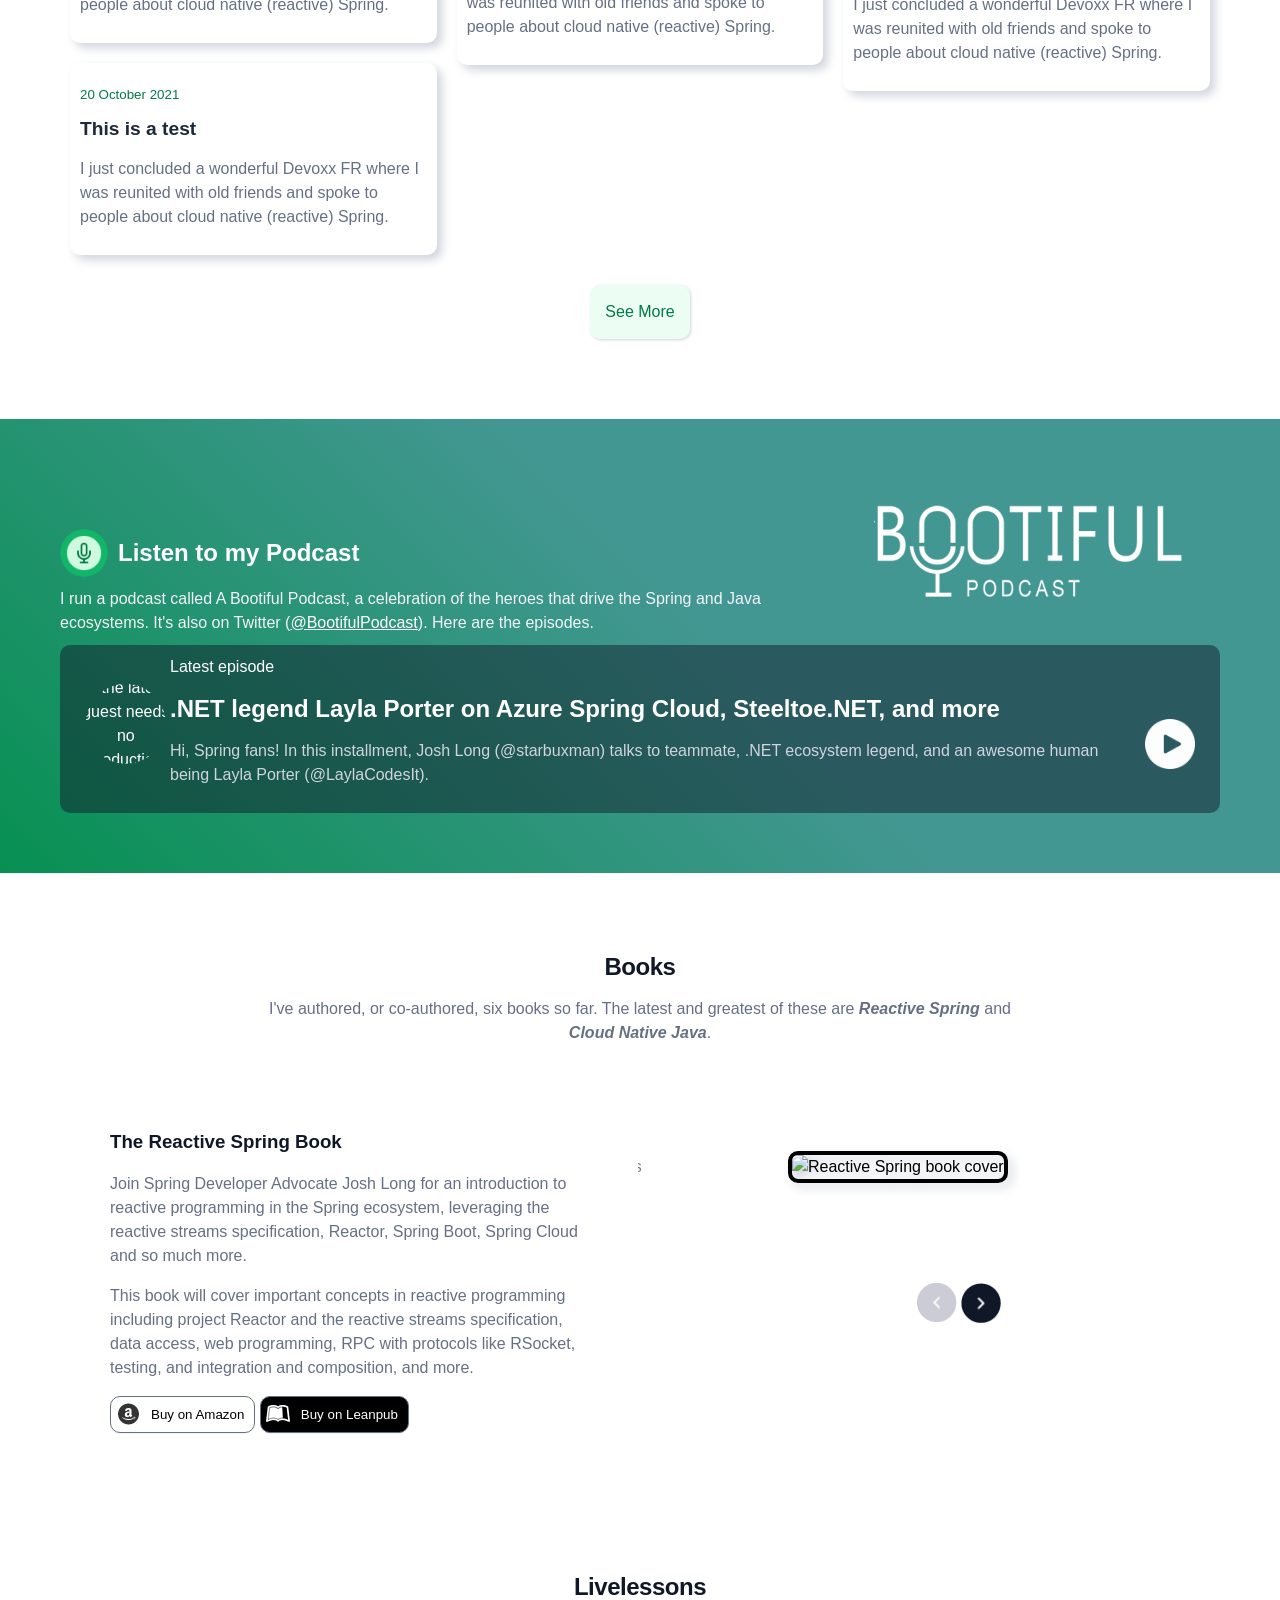
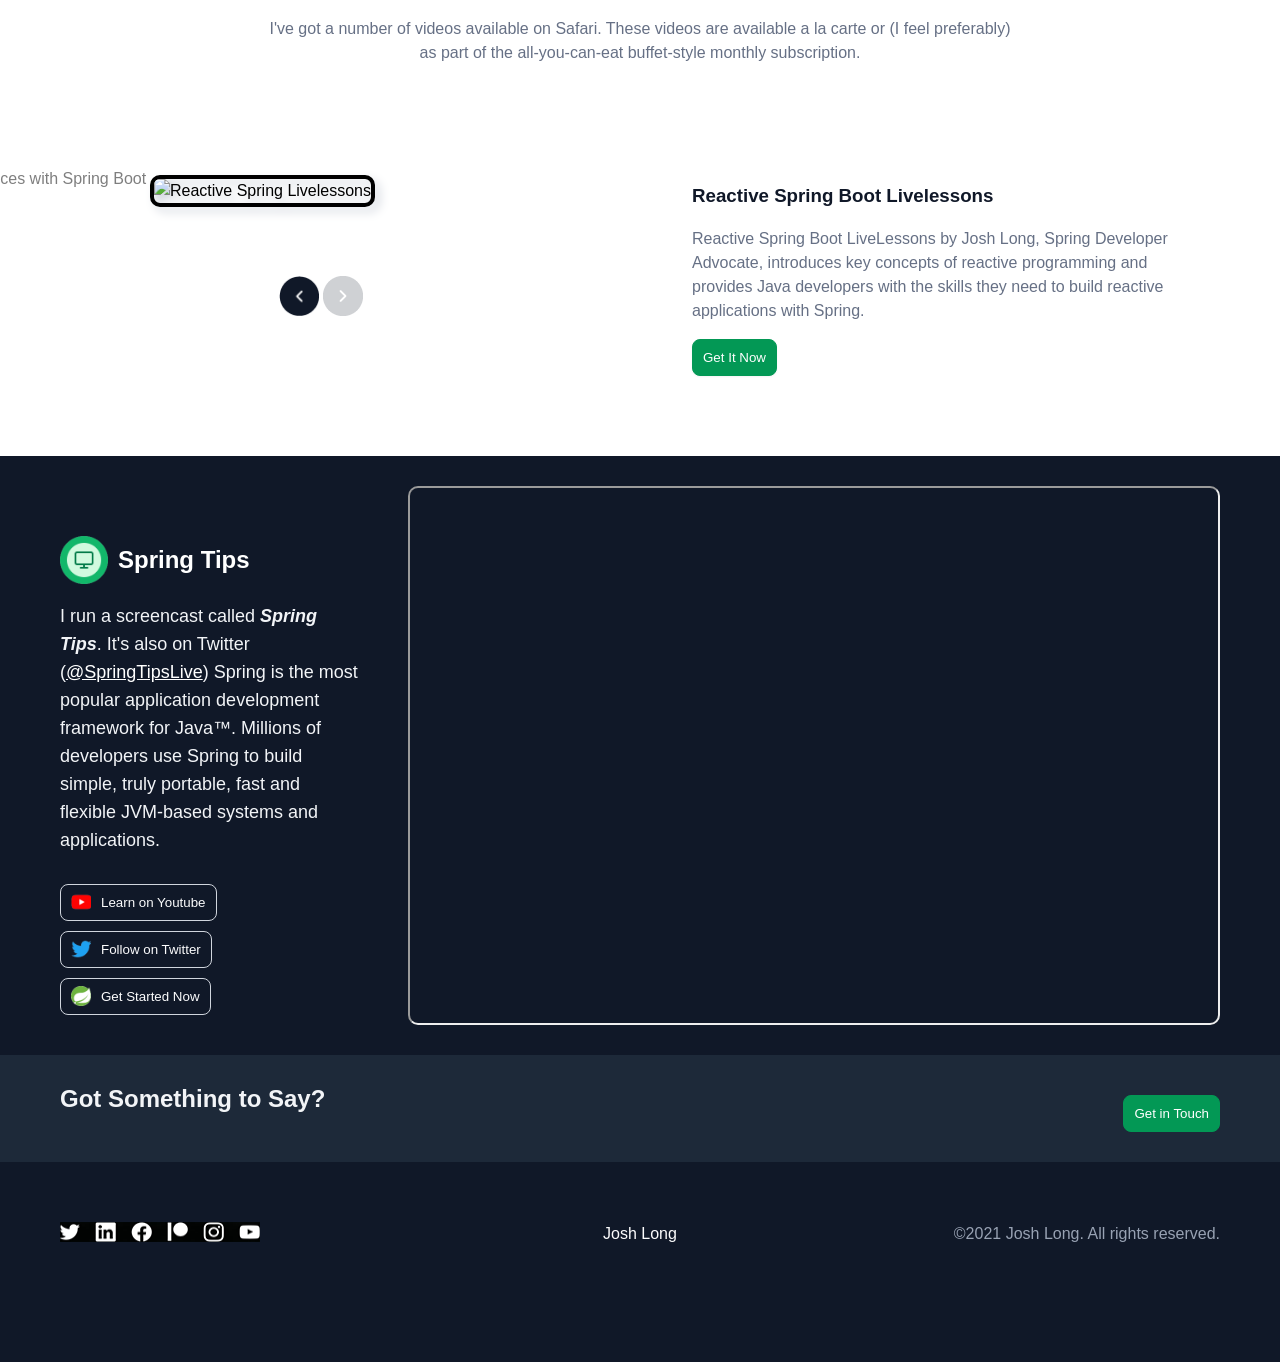
==== commit b931c0f0: "gi" ====
--- a/index.html
+++ b/index.html
@@ -206,7 +206,6 @@
                 "text "
                 "image";
         grid-template-rows: auto auto;
-        border: 1px solid orange;
     }
 
     .hero > .text > button {
@@ -238,7 +237,6 @@
         width: 100%;
         padding: 0;
         margin: 0;
-        border: 1px solid orange;
     }
 
     .hero > .text > .name {
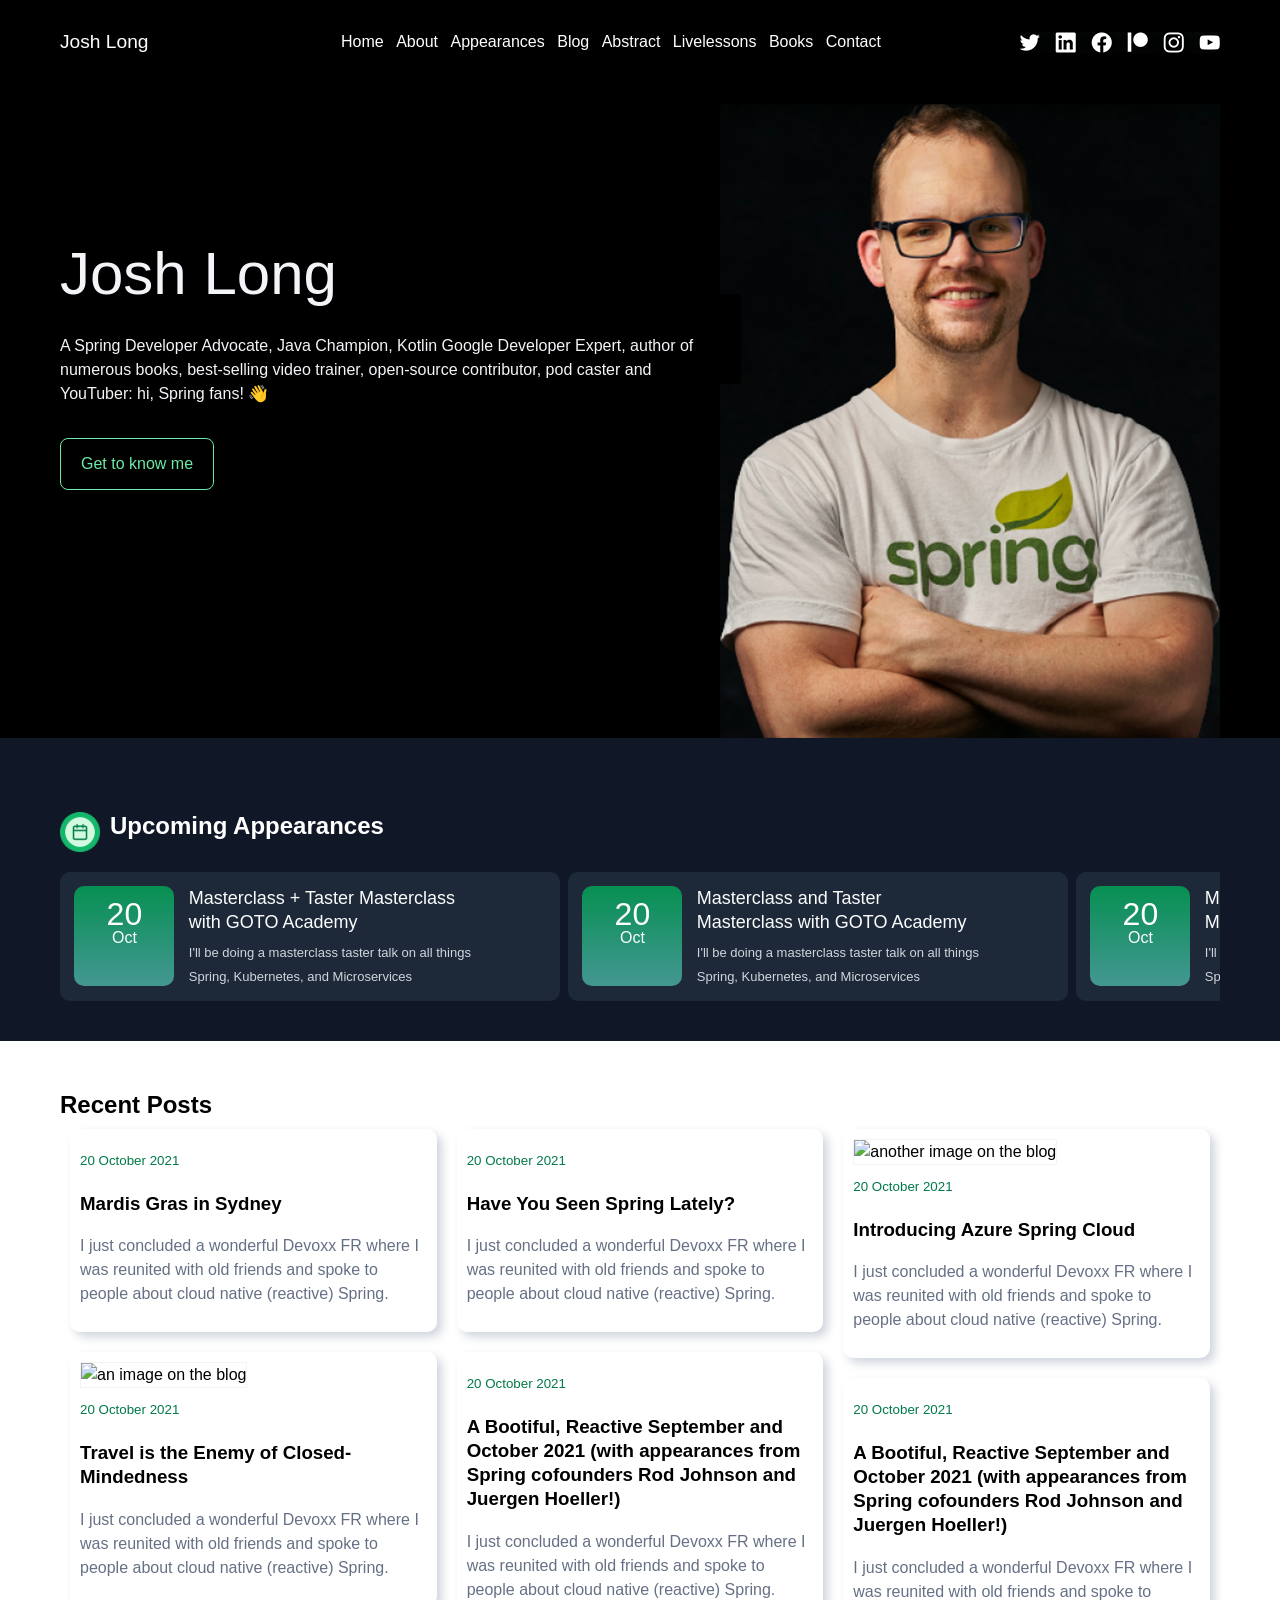
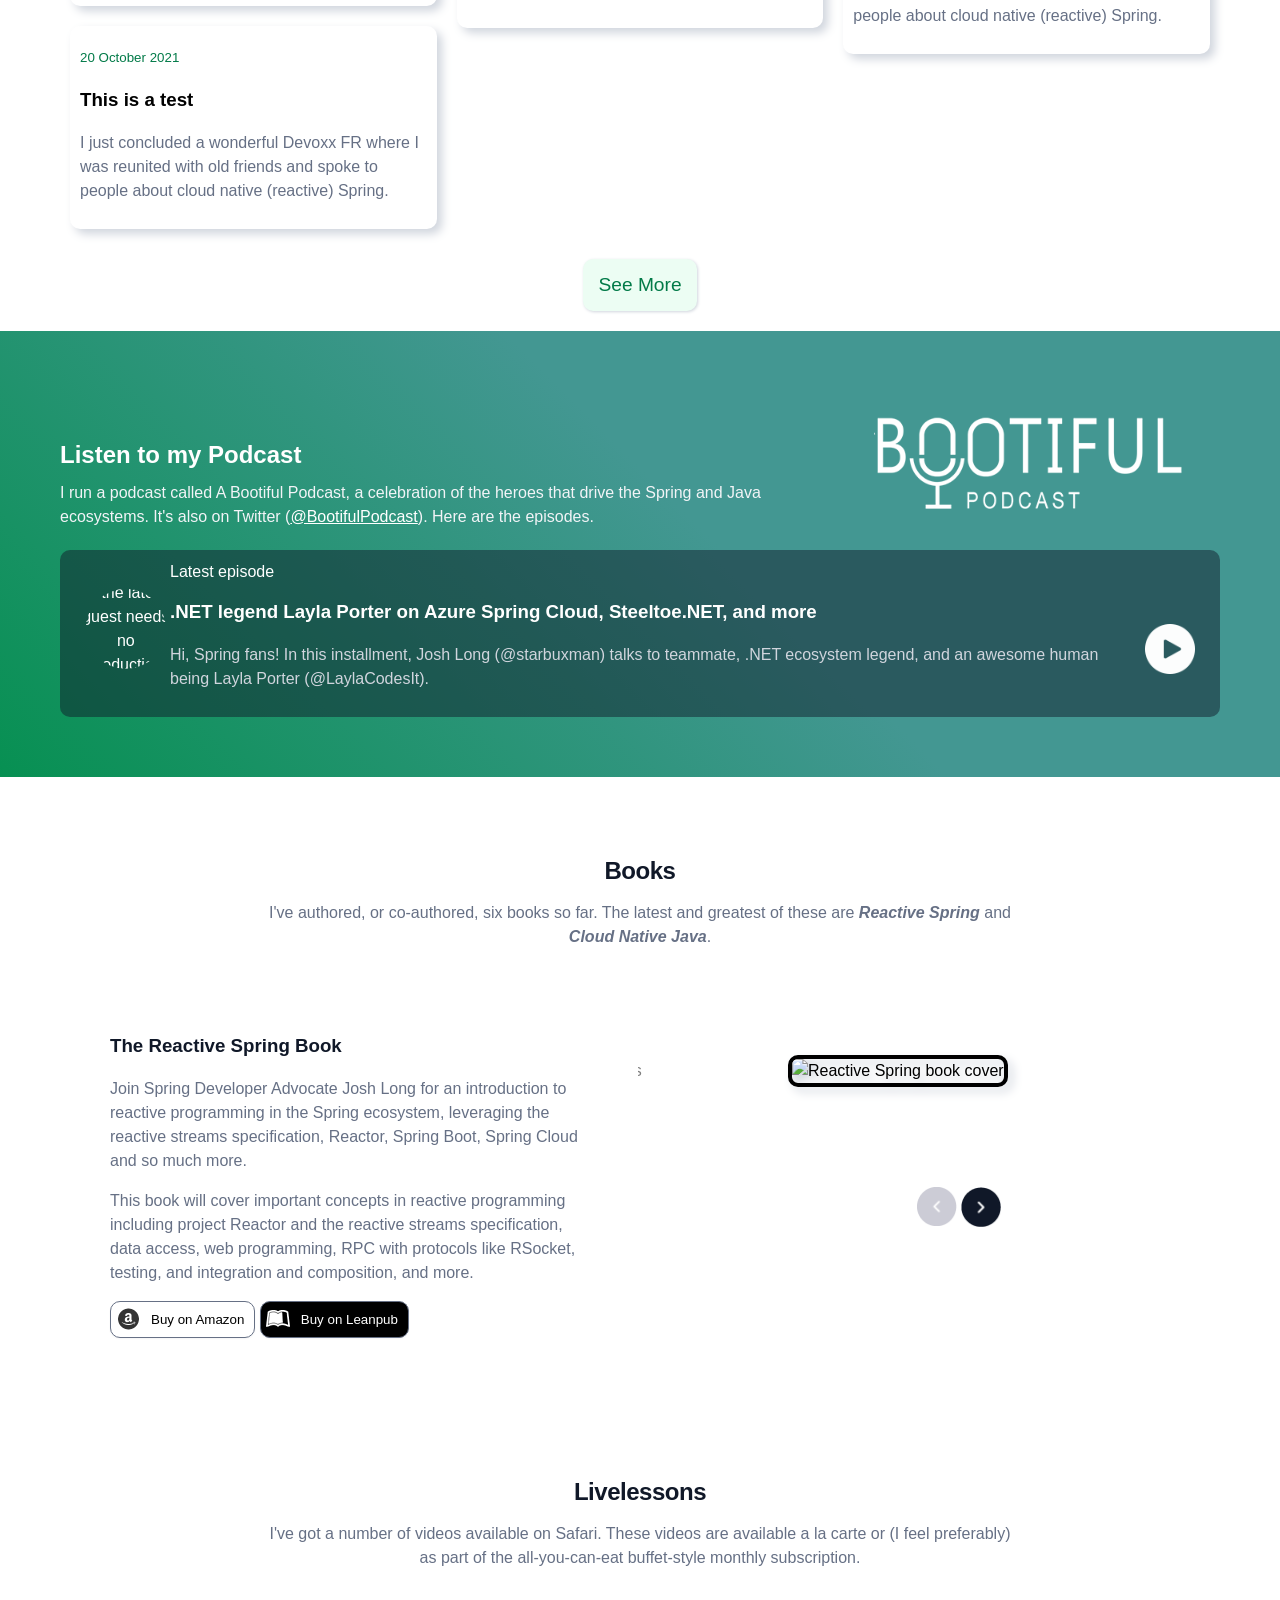
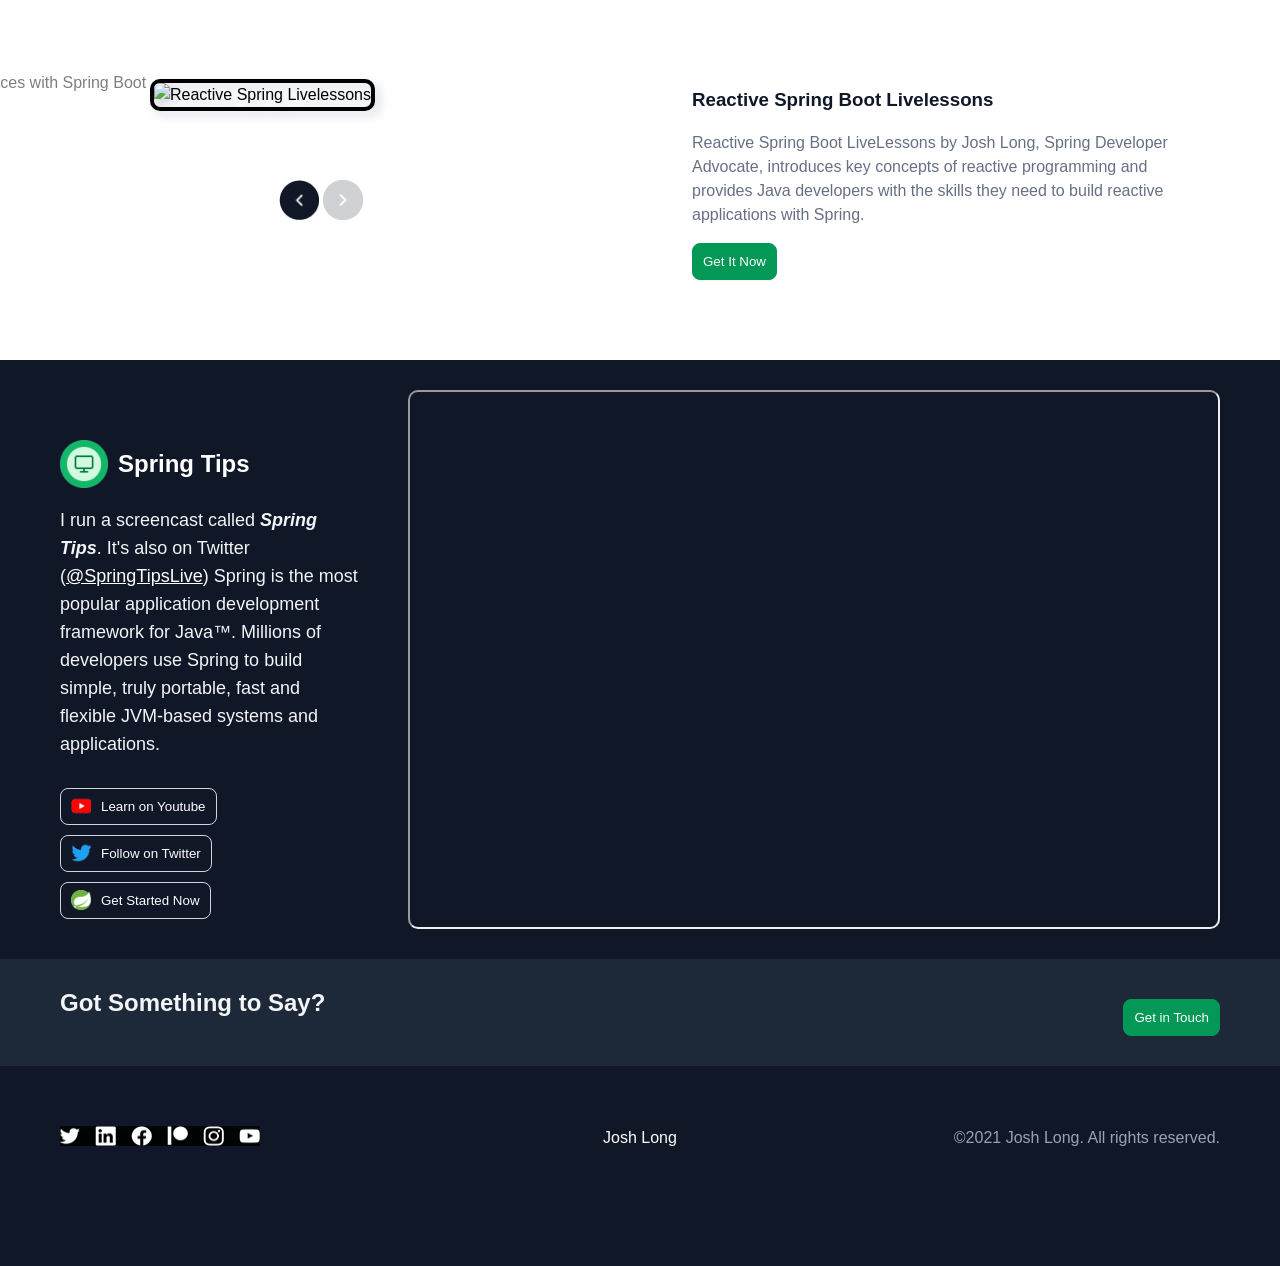
==== commit 4c2781e4: "gi" ====
--- a/index.html
+++ b/index.html
@@ -118,6 +118,7 @@
 
     .menu > .hamburger-menu:focus + .links {
         /* TODO this should be a javascript handler because any links clicked within don't work! */
+
         display: block;
     }
 
@@ -265,6 +266,9 @@
 </style>
 <style>
     /* APPEARANCES */
+    /*
+    TODO i disable the css for the horizontal scrollbar. I should add an arrow ro something so folks know to click and advance the events listings.
+    */
     .appearances {
         display: grid;
         background-color: var(--gray-900);
@@ -283,7 +287,12 @@
         margin-bottom: var(--common-gutter);
     }
 
+    .appearances > .timeline::-webkit-scrollbar {
+        display: none; /* for Chrome, Safari, and Opera */
+    }
+
     .appearances > .timeline {
+        scrollbar-width: none; /* for Firefox */
         display: grid;
         grid-template-columns:  auto;
         grid-template-areas: "event";
@@ -356,17 +365,7 @@
     }
 </style>
 <style>
-    .recent-posts {
-        padding-top: var(--page-top-pad);
-        padding-bottom: var(--page-bottom-pad);
-        margin-bottom: var(--page-bottom-pad);
-        margin-top: var(--page-top-pad);
-    }
-
-    .recent-posts > h2 {
-        padding-left: var(--common-gutter);
-        padding-right: var(--common-gutter);
-    }
+
 
     .recent-post-panel {
         padding: var(--common-gutter);
@@ -396,7 +395,7 @@
 
     }
 
-    .recent-post > .title {
+    .recent-post > h2 {
         font-weight: bold;
         font-size: larger;
         /*        font-size: 20px;
@@ -407,8 +406,8 @@
 
     .recent-post > .text > p {
         color: var(--gray-500);
-        font-size: 16px;
-        line-height: 24px;
+        /*      font-size: 16px;
+              line-height: 24px;*/
     }
 
 
@@ -424,8 +423,7 @@
         border-radius: var(--common-gutter);
         padding: calc(1.5 * var(--common-gutter));
         border-width: 0;
-        line-height: 24px;
-        font-size: 16px;
+        font-size: larger;
         font-weight: normal;
         color: var(--green-700);
         filter: drop-shadow(calc(var(--common-gutter) / 6) calc(var(--common-gutter) / 6) calc(var(--common-gutter) / 6) var(--gray-300));
@@ -440,7 +438,7 @@
 </style>
 <style>
     /* PODCAST */
-    .latest-episode-image {
+    .latest-episode-panel-content .image {
         grid-area: image;
         align-content: center;
         alignment: center;
@@ -450,7 +448,7 @@
     }
 
 
-    .latest-episode-image > img {
+    .latest-episode-panel-content .image > img {
         --guest-image-dimension: 80px;
         width: var(--guest-image-dimension);
         height: var(--guest-image-dimension);
@@ -458,12 +456,11 @@
         clip-path: circle(calc(var(--guest-image-dimension) / 2));
     }
 
-    .podcast > .podcast-listen {
+    .podcast > h3 {
         grid-area: listen;
         --microphone-size: 48px;
         background-image: url("assets/images/microphone.png");
         background-size: var(--microphone-size);
-        /*font-size: 36px;*/
         line-height: var(--microphone-size);
         padding-left: calc(var(--microphone-size) + var(--common-gutter));
         background-repeat: no-repeat;
@@ -551,25 +548,25 @@
         grid-area: play;
     }
 
-    .latest-episode-panel-content > .latest-episode-synopsis {
+    .latest-episode-panel-content > .synopsis {
         grid-area: synopsis;
         margin-bottom: calc(-1 * var(--common-gutter));
     }
 
-    .latest-episode-panel-content > .latest-episode-synopsis > p {
+    .latest-episode-panel-content > .synopsis > p {
         /*        font-size: 16px;
                 line-height: 24px;*/
         color: var(--gray-300);
     }
 
-    .latest-episode-panel-content > .latest-episode-synopsis > h2 {
+    .latest-episode-panel-content > .synopsis > h3 {
         font-weight: 600;
         /*        font-size: 20px;
                 line-height: 30px;*/
         margin-top: 0;
     }
 
-    .latest-episode-panel-content > .latest-episode-prompt {
+    .latest-episode-panel-content > .prompt {
         grid-area: prompt;
         /*        font-size: 16px;
                 line-height: 24px;*/
@@ -1242,9 +1239,9 @@
         <div class="recent-post-panel">
             <div class="recent-post">
                 <div class="date">20 October 2021</div>
-                <div class="title">
+                <h3>
                     Mardis Gras in Sydney
-                </div>
+                </h3>
                 <div class="text">
                     <p> I just concluded a wonderful Devoxx FR where I was reunited with old friends and spoke to people
                         about cloud native (reactive) Spring.</p>
@@ -1256,9 +1253,9 @@
                 <img alt="an image on the blog"
                      src="https://pbs.twimg.com/media/DbI730WXkAAeMww?format=jpg&name=medium"/>
                 <div class="date">20 October 2021</div>
-                <div class="title">
+                <h3>
                     Travel is the Enemy of Closed-Mindedness
-                </div>
+                </h3>
                 <div class="text">
                     <p> I just concluded a wonderful Devoxx FR where I was reunited with old friends and spoke to people
                         about cloud native (reactive) Spring.</p>
@@ -1268,9 +1265,9 @@
         <div class="recent-post-panel">
             <div class="recent-post">
                 <div class="date">20 October 2021</div>
-                <div class="title">
+                <h3>
                     This is a test
-                </div>
+                </h3>
                 <div class="text">
                     <p> I just concluded a wonderful Devoxx FR where I was reunited with old friends and spoke to people
                         about cloud native (reactive) Spring.</p>
@@ -1281,9 +1278,9 @@
 
             <div class="recent-post">
                 <div class="date">20 October 2021</div>
-                <div class="title">
+                <h3>
                     Have You Seen Spring Lately?
-                </div>
+                </h3>
                 <div class="text">
                     <p> I just concluded a wonderful Devoxx FR where I was reunited with old friends and spoke to people
                         about cloud native (reactive) Spring.</p>
@@ -1295,10 +1292,11 @@
 
             <div class="recent-post">
                 <div class="date">20 October 2021</div>
-                <div class="title">
+
+                <h3>
                     A Bootiful, Reactive September and October 2021 (with
                     appearances from Spring cofounders Rod Johnson and Juergen Hoeller!)
-                </div>
+                </h3>
                 <div class="text">
                     <p> I just concluded a wonderful Devoxx FR where I was reunited with old friends and spoke to people
                         about cloud native (reactive) Spring.</p>
@@ -1311,9 +1309,9 @@
                 <img alt="another image on the blog"
                      src="https://pbs.twimg.com/media/DbJQyzRX4AADZOG?format=jpg&name=medium"/>
                 <div class="date">20 October 2021</div>
-                <div class="title">
-                    Introducing Azure Spring Cloud
-                </div>
+
+                <h3> Introducing Azure Spring Cloud</h3>
+
                 <div class="text">
                     <p> I just concluded a wonderful Devoxx FR where I was reunited with old friends and spoke to people
                         about cloud native (reactive) Spring.</p>
@@ -1326,10 +1324,10 @@
 
             <div class="recent-post">
                 <div class="date">20 October 2021</div>
-                <div class="title">
+                <h3>
                     A Bootiful, Reactive September and October 2021 (with
                     appearances from Spring cofounders Rod Johnson and Juergen Hoeller!)
-                </div>
+                </h3>
                 <div class="text">
                     <p> I just concluded a wonderful Devoxx FR where I was reunited with old friends and spoke to people
                         about cloud native (reactive) Spring.</p>
@@ -1344,7 +1342,7 @@
 </div>
 <div class="zone podcast">
 
-    <h2 class="podcast-listen">
+    <h2>
         Listen to my Podcast
     </h2>
     <div class="podcast-description">
@@ -1357,13 +1355,13 @@
     </div>
     <div class="latest-episode-panel"></div>
     <div class="latest-episode-panel-content">
-        <div class="latest-episode-image">
+        <div class="image">
             <img alt="the latest guest needs no introduction.."
                  src="https://static-cdn.jtvnw.net/jtv_user_pictures/ac662385-725b-43c9-b0e1-03a49533931f-profile_image-70x70.png"/>
         </div>
-        <div class="latest-episode-prompt">Latest episode</div>
-        <div class="latest-episode-synopsis">
-            <h2>.NET legend Layla Porter on Azure Spring Cloud, Steeltoe.NET, and more</h2>
+        <div class="prompt">Latest episode</div>
+        <div class="synopsis">
+            <h3>.NET legend Layla Porter on Azure Spring Cloud, Steeltoe.NET, and more</h3>
             <P> Hi, Spring fans! In this installment, Josh Long (@starbuxman) talks to teammate, .NET ecosystem
                 legend,
                 and an awesome human being Layla Porter (@LaylaCodesIt). </P>
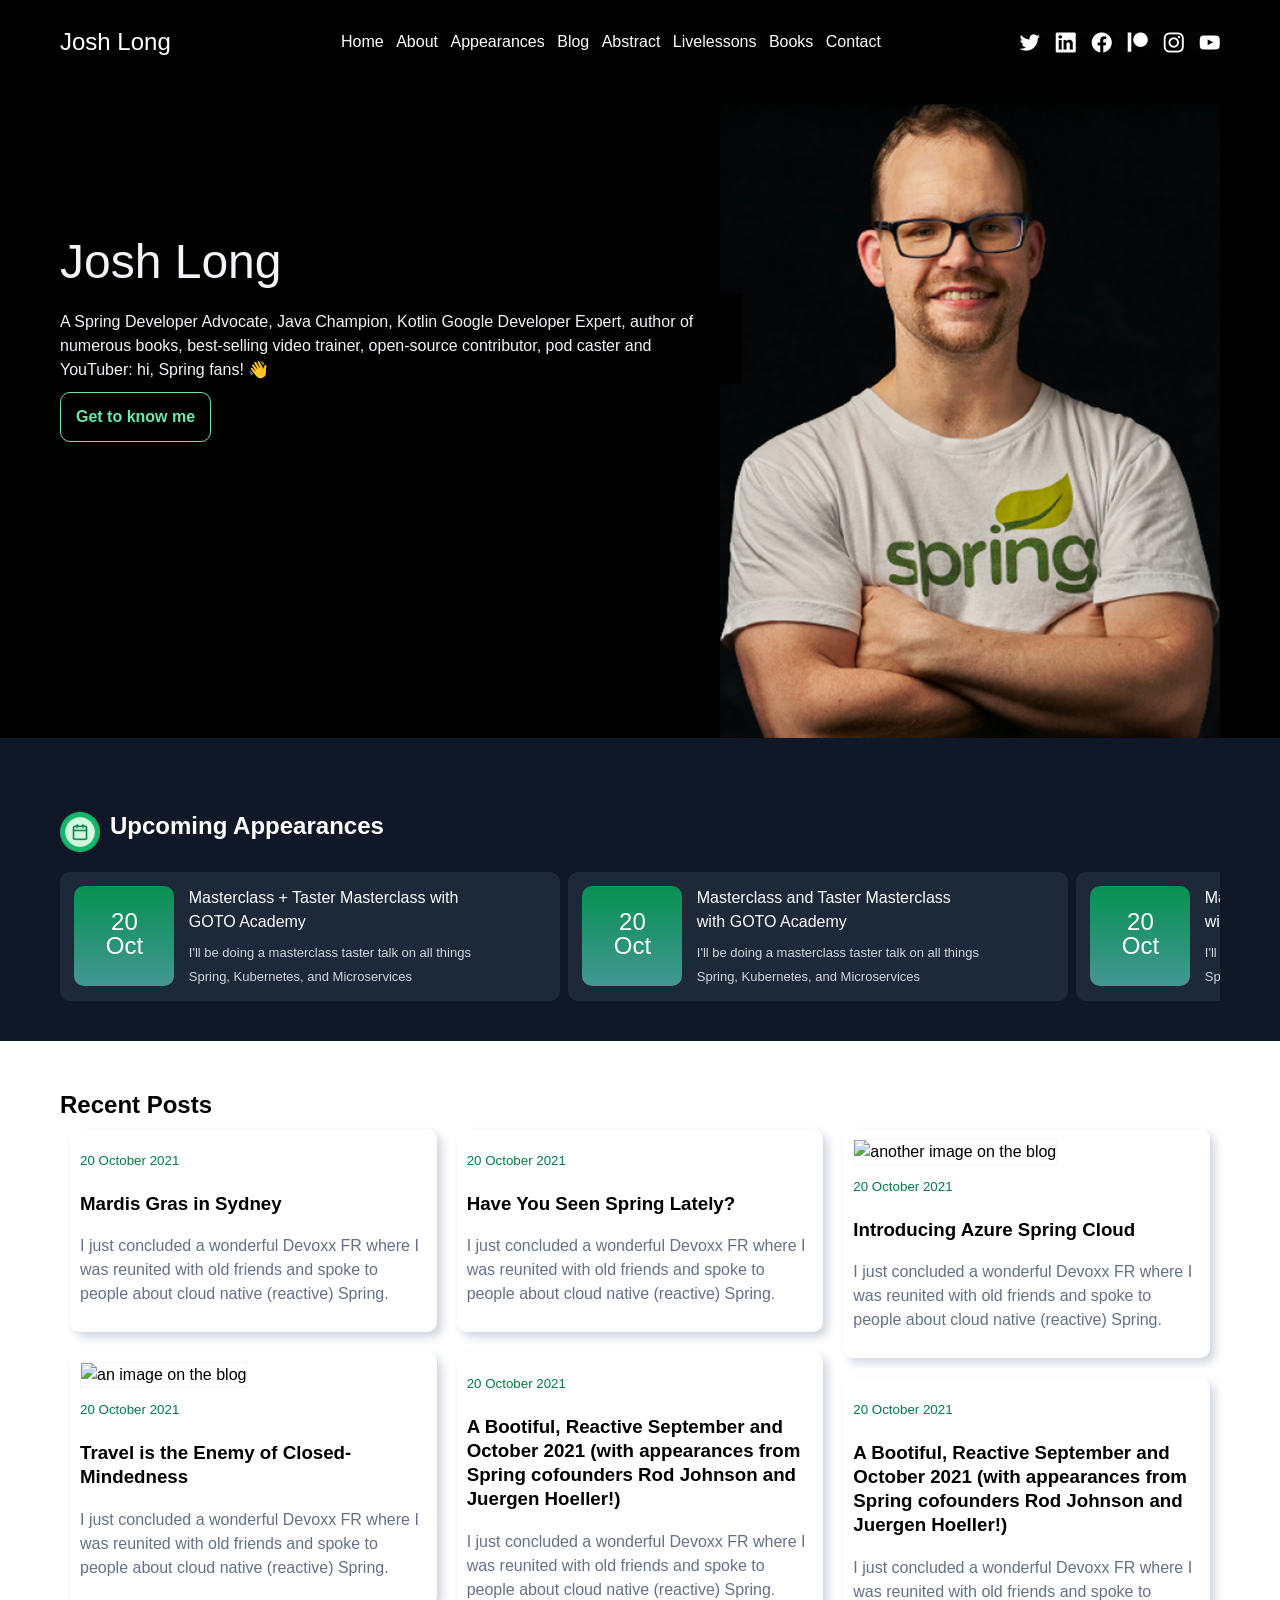
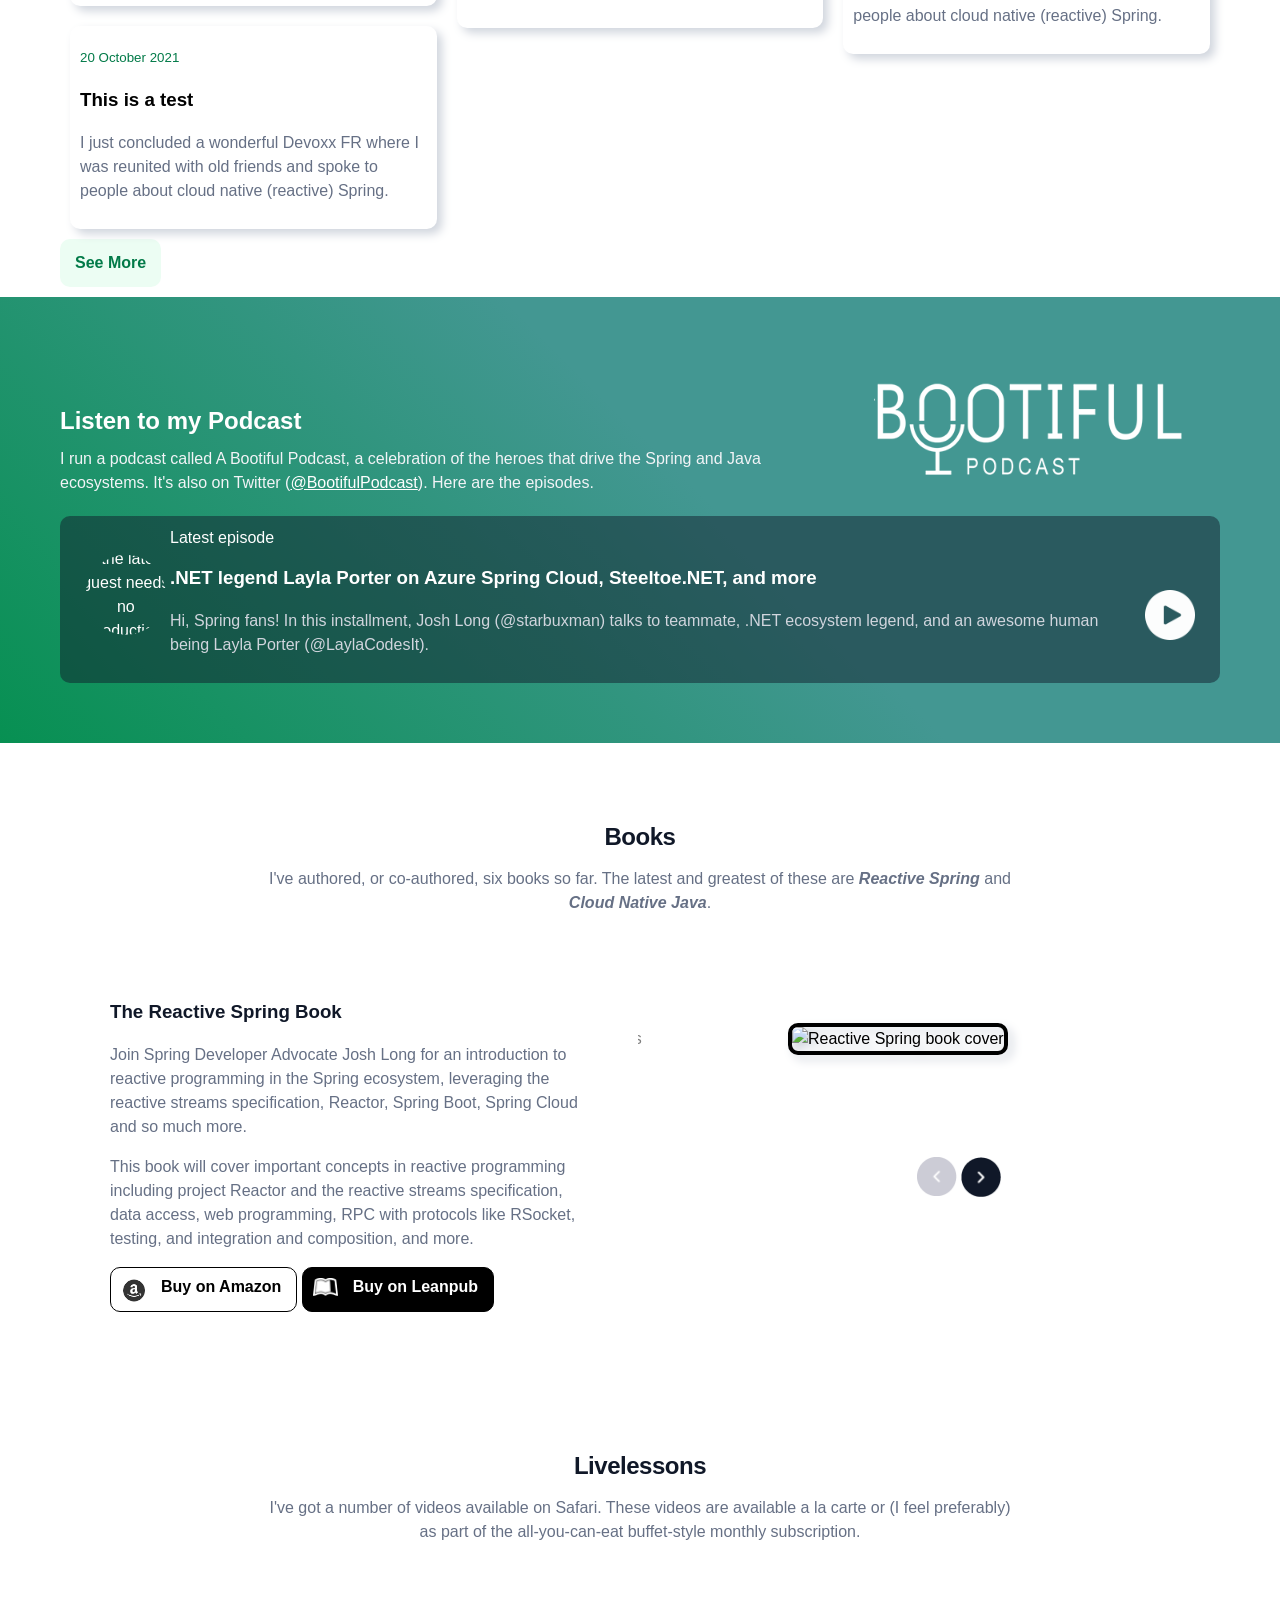
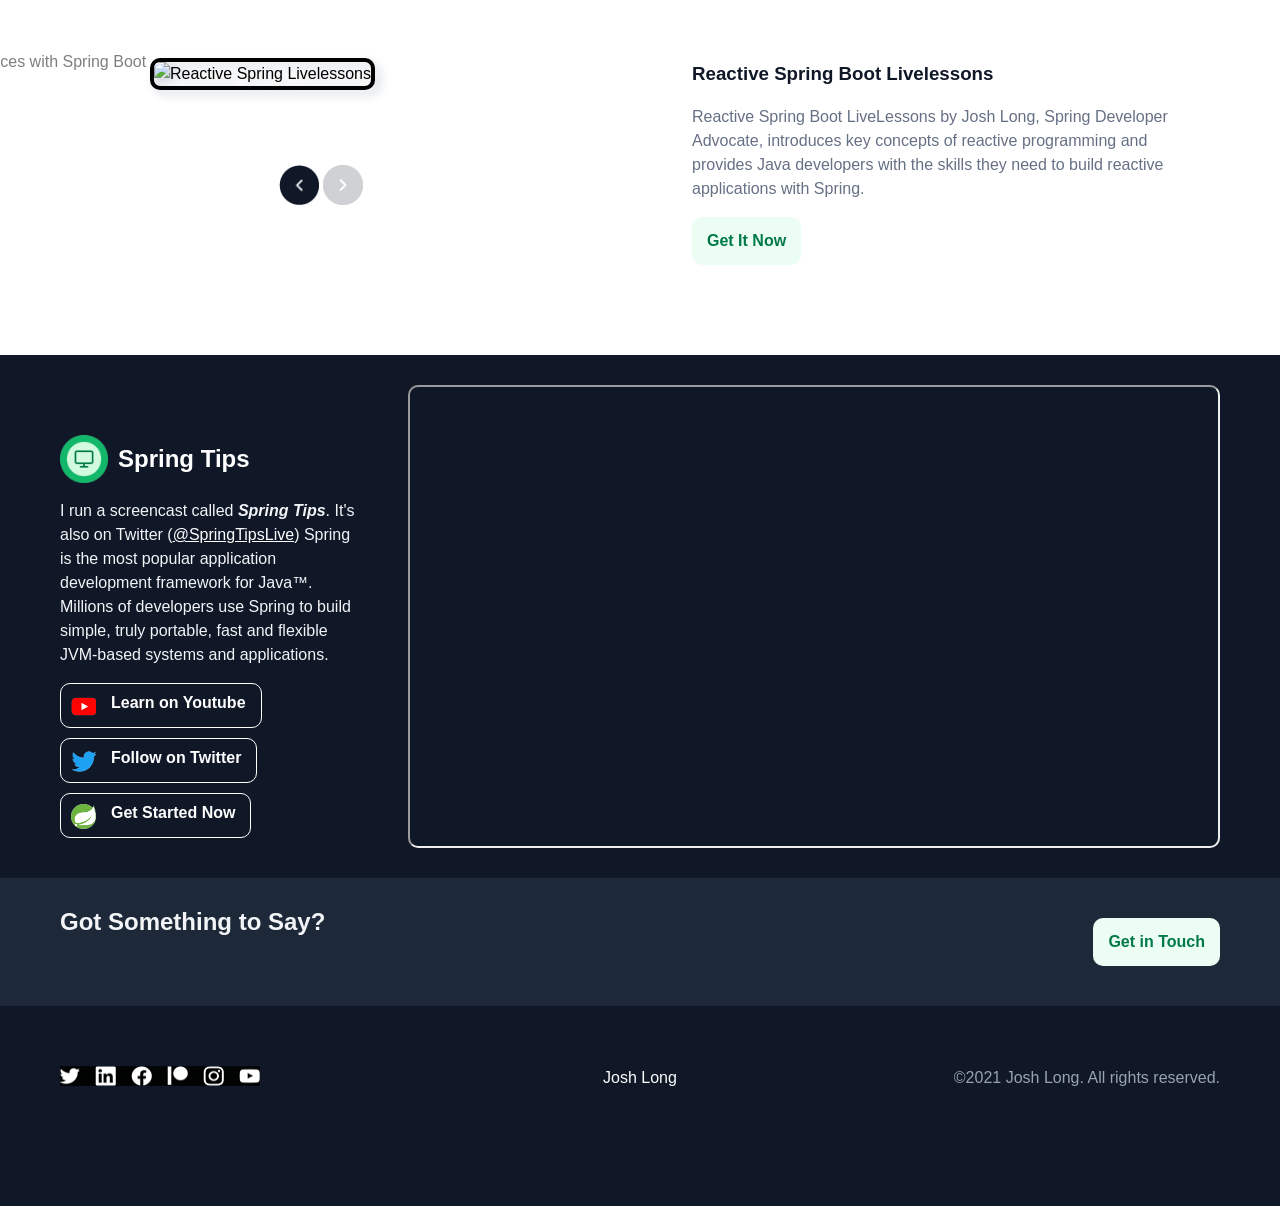
==== commit 461329cd: "gi" ====
--- a/index.html
+++ b/index.html
@@ -11,6 +11,7 @@
     /* CORE */
     @import url("https://rsms.me/inter/inter.css");
 
+
     .zone {
 
         padding-left: var(--zone-padding);
@@ -34,14 +35,13 @@
     }
 
     :root {
+        --social-icons-dimensions-height: 20px;
+        --social-icons-dimensions-width: 200px;
         --common-gutter: 10px;
         --button-radius: calc(.8 * var(--common-gutter));
         --zone-padding: calc(2 * var(--page-right-pad));
-
-
         --josh-hero-image-height: 634px;
         --josh-hero-image-width: 500px;
-
         --gray-25: #FCFCFD;
         --gray-100: #F2F4F7;
         --gray-300: #D0D5DD;
@@ -52,12 +52,10 @@
         --green-50: #ECFDF3;
         --green-600: #039855;
         --green-700: #027A48;
-
         --black: #000;
         --white: white;
         --light-green: #6CE9A6;
         --green-gradient: linear-gradient(#079052, #439792);
-
         --global-pad-multiplier: 1;
         --page-right-pad: calc(var(--common-gutter) * var(--global-pad-multiplier));
         --page-left-pad: calc(var(--common-gutter) * var(--global-pad-multiplier));
@@ -66,18 +64,31 @@
         --appearance-event-padding: .9em;
         --mobile-width: 1000px;
         --hamburger-menu-width: 80px;
+        --icon-button-left-padding: calc(4 * var(--common-gutter));
+
+    }
+
+    button {
+        font-size: medium;
+        font-weight: bold;
+        background-color: var(--green-50);
+        border-radius: var(--common-gutter);
+        padding: calc(1.5 * var(--common-gutter));
+        border-width: 0;
+        color: var(--green-700);
+        display: inline-block;
+        margin-bottom: var(--common-gutter);
+        width: 100%;
     }
 
     h2 {
-        font-size: x-large;
-        margin-bottom: 0;
         line-height: normal;
+        margin: 0;
     }
 
     body {
         margin: 0;
         background: var(--white);
-        font-size: medium;
         line-height: 1.5em;
         padding-left: var(--page-left-pad);
         padding-right: var(--page-left-pad);
@@ -86,6 +97,14 @@
     }
 
     @media screen and (min-width: 1000px) {
+        body {
+            font-size: medium;
+        }
+
+        button {
+            font-size: medium;
+            width: auto;
+        }
 
         :root {
             --global-pad-multiplier: 3;
@@ -93,8 +112,16 @@
 
     }
 
-</style>
-<style>
+
+    button.icon {
+        padding-top: var(--common-gutter);
+        background-repeat: no-repeat;
+        background-position-y: var(--common-gutter);
+        background-position-x: var(--common-gutter);
+        background-size: 25px;
+        padding-left: calc(5 * var(--common-gutter));
+    }
+
     /* MENU  */
     .menu {
         padding-top: var(--page-top-pad);
@@ -162,7 +189,7 @@
 
     @media screen and (min-width: 1000px) {
         .menu .logo {
-            font-size: larger;
+            font-size: x-large;
         }
 
         .menu .hamburger-menu {
@@ -195,8 +222,6 @@
         }
     }
 
-</style>
-<style>
     /*HERO*/
     .hero {
         background-color: var(--black);
@@ -210,14 +235,18 @@
     }
 
     .hero > .text > button {
-        font-size: medium;
         background-color: var(--black);
-        border-radius: var(--button-radius);
+        border: 1px solid var(--light-green);
+        margin-top: var(--common-gutter);
         color: var(--light-green);
-        border: 1px solid var(--light-green);
-        margin-top: 2em;
-        width: 100%;
-        padding: 1em 20px;
+        /*
+
+               border-radius: var(--button-radius);
+
+
+               margin-top: 2em;
+               width: 100%;
+               padding: 1em 20px;*/
     }
 
     .hero > .text {
@@ -241,7 +270,7 @@
     }
 
     .hero > .text > .name {
-        font-size: 60px;
+        font-size: xxx-large;
         line-height: 2em;
         display: none;
     }
@@ -249,7 +278,7 @@
     @media screen and (min-width: 1000px) {
 
         .hero > .text > button {
-            width: max-content;
+            width: auto;
         }
 
         .hero {
@@ -263,8 +292,7 @@
             display: block;
         }
     }
-</style>
-<style>
+
     /* APPEARANCES */
     /*
     TODO i disable the css for the horizontal scrollbar. I should add an arrow ro something so folks know to click and advance the events listings.
@@ -322,10 +350,11 @@
         min-height: 100px;
         max-height: 100px;
         min-width: 100px;
+        font-size: x-large;
+        line-height: 1em;
     }
 
     .appearances > .timeline > .event > .date > .day {
-        font-size: xx-large;
     }
 
     .appearances > .timeline > .event > .description {
@@ -334,18 +363,19 @@
 
     .appearances > .timeline > .event > .description > .event-name {
         color: var(--gray-25);
-        /*line-height: 30pt;*/
-        font-size: large;
         grid-area: event;
     }
 
     .appearances > .timeline > .event > .description > .event-details {
-        font-size: small;
+        font-size: smaller;
         color: var(--gray-300);
         margin-top: 0.5em;
     }
 
     @media screen and (min-width: 1000px) {
+        .appearances > .timeline > .event > .description > .event-details {
+            font-size: small;
+        }
 
         .appearances > .timeline > .event {
             grid-template-columns: 100px 300px;
@@ -360,13 +390,9 @@
             margin-bottom: 1em;
             overflow: auto;
         }
-
-
-    }
-</style>
-<style>
-
-
+    }
+
+    /*RECENT POSTS*/
     .recent-post-panel {
         padding: var(--common-gutter);
         display: inline-block;
@@ -386,8 +412,6 @@
     }
 
     .recent-post > .date {
-        /*        font-size: 14px;
-                line-height: 20px;*/
         font-size: smaller;
         color: var(--green-700);
         margin-bottom: var(--common-gutter);
@@ -397,37 +421,14 @@
 
     .recent-post > h2 {
         font-weight: bold;
-        font-size: larger;
-        /*        font-size: 20px;
-                line-height: 30px;*/
         color: var(--gray-800);
         margin-bottom: var(--common-gutter);
     }
 
     .recent-post > .text > p {
         color: var(--gray-500);
-        /*      font-size: 16px;
-              line-height: 24px;*/
-    }
-
-
-    .recent-posts > .recent-posts-buttons {
-        alignment: center;
-        text-align: center;
-        margin-bottom: calc(var(--common-gutter) * 2);
-        margin-top: calc(var(--common-gutter) * 2);
-    }
-
-    .recent-posts > .recent-posts-buttons > button {
-        background-color: var(--green-50);
-        border-radius: var(--common-gutter);
-        padding: calc(1.5 * var(--common-gutter));
-        border-width: 0;
-        font-size: larger;
-        font-weight: normal;
-        color: var(--green-700);
-        filter: drop-shadow(calc(var(--common-gutter) / 6) calc(var(--common-gutter) / 6) calc(var(--common-gutter) / 6) var(--gray-300));
-    }
+    }
+
 
     @media screen and (min-width: 1000px) {
         .recent-posts > .recent-posts-columns {
@@ -435,8 +436,8 @@
             column-gap: 0;
         }
     }
-</style>
-<style>
+
+
     /* PODCAST */
     .latest-episode-panel-content .image {
         grid-area: image;
@@ -447,12 +448,10 @@
         padding: var(--common-gutter);
     }
 
-
-    .latest-episode-panel-content .image > img {
+    .latest-episode-panel-content .image img {
         --guest-image-dimension: 80px;
         width: var(--guest-image-dimension);
         height: var(--guest-image-dimension);
-        /*background-size: var(--guest-image-dimension);*/
         clip-path: circle(calc(var(--guest-image-dimension) / 2));
     }
 
@@ -471,8 +470,6 @@
         grid-area: text;
         font-style: normal;
         font-weight: normal;
-        /*font-size: 18px;*/
-        /*line-height: 28px;*/
         color: var(--gray-100);
         padding-right: calc(2 * var(--common-gutter));
     }
@@ -493,7 +490,7 @@
         /*
         hackety: we need the BG to be transparent but the
         contents (in the same grid spot) to be 100% opaque
-     */
+        */
         margin-top: calc(1 * var(--common-gutter));
         grid-area: panel;
         background-color: #101828;
@@ -554,22 +551,16 @@
     }
 
     .latest-episode-panel-content > .synopsis > p {
-        /*        font-size: 16px;
-                line-height: 24px;*/
         color: var(--gray-300);
     }
 
     .latest-episode-panel-content > .synopsis > h3 {
         font-weight: 600;
-        /*        font-size: 20px;
-                line-height: 30px;*/
         margin-top: 0;
     }
 
     .latest-episode-panel-content > .prompt {
         grid-area: prompt;
-        /*        font-size: 16px;
-                line-height: 24px;*/
         margin-bottom: 1em;
         padding: 0;
     }
@@ -590,15 +581,11 @@
 
 
     }
-</style>
-<style>
+
     /* CONTENT SHOWCASES CORE */
     :root {
-        --cover-width: 150px;
-        --active-cover-width: 200px;
-
-        /*    --cover-width: 100px;
-        --active-cover-width: 150px;*/
+        --cover-width: 100px;
+        --active-cover-width: 150px;
     }
 
     .content-showcase {
@@ -606,20 +593,14 @@
     }
 
     .content-showcase > p {
-        /*       font-size: 18px;
-               line-height: 28px;*/
         text-align: center;
         color: #667085;
-        /*        padding-right: calc(var(--common-gutter) * 20);
-                padding-left: calc(var(--common-gutter) * 20);*/
     }
 
     .content-showcase > h2 {
         color: var(--gray-900);
         font-style: normal;
         font-weight: bold;
-        /*    font-size: 36px;
-            line-height: 44px;*/
         text-align: center;
         letter-spacing: -0.02em;
     }
@@ -661,17 +642,14 @@
     }
 
     .content > .description button {
-
-        padding: var(--common-gutter);
-        background: var(--green-600);
-        border: 1px solid var(--green-600);
-        color: var(--white);
-        box-sizing: border-box;
-        box-shadow: 0 1px 2px rgba(16, 24, 40, 0.05);
-        border-radius: var(--button-radius);
-
-    }
-
+        /*   padding: var(--common-gutter);
+           background: var(--green-600);
+           border: 1px solid var(--green-600);
+           color: var(--white);
+           box-sizing: border-box;
+           box-shadow: 0 1px 2px rgba(16, 24, 40, 0.05);
+           border-radius: var(--button-radius);*/
+    }
 
     .content > .description {
         grid-area: description;
@@ -680,20 +658,15 @@
         display: inline-block;
     }
 
-
     .content > .description > h3 {
         font-style: normal;
         font-weight: 600;
-        /*        font-size: 30px;
-                line-height: 38px;*/
         color: var(--gray-900);
     }
 
     .content > .description > p {
         font-style: normal;
         font-weight: normal;
-        /*   font-size: 18px;
-           line-height: 28px;*/
         color: var(--gray-500);
     }
 
@@ -704,12 +677,6 @@
         width: calc(var(--cover-width) / 2);
     }
 
-    .content .buttons {
-        text-align: center;
-        align-items: center;
-        alignment: center;
-        justify-content: center;
-    }
 
     .content .covers > div.cover.right > img {
         clip-path: inset(0px calc(var(--cover-width) / 2) 00px 0);
@@ -763,8 +730,6 @@
         }
 
         .content-showcase > p {
-            /*    font-size: 18px;
-                line-height: 28px;*/
             padding-right: calc(var(--common-gutter) * 20);
             padding-left: calc(var(--common-gutter) * 20);
         }
@@ -783,44 +748,8 @@
         margin-top: calc(5 * var(--common-gutter));
     }
 
-</style>
-<style>
-
-    .books .buttons button {
-        border: 1px solid var(--gray-500);
-        border-radius: var(--common-gutter);
-        padding: var(--common-gutter);
-        --buy-button-left: calc(4 * var(--common-gutter));
-        padding-left: calc(var(--buy-button-left));
-        background-repeat: no-repeat;
-        background-position-y: calc(.5 * var(--common-gutter));
-        background-position-x: calc(.5 * var(--common-gutter));
-        background-size: 24px;
-        margin-left: var(--common-gutter);
-        margin-right: var(--common-gutter);
-        display: inline-block;
-        margin-bottom: var(--common-gutter);
-    }
-
-    .books .buttons {
-        text-align: center;
-        align-items: center;
-        alignment: center;
-        justify-content: center;
-    }
-
-    .books .buttons button.leanpub {
-        color: white;
-        background-color: black;
-        background-position-y: calc(.8 * var(--common-gutter));
-        background-image: url("assets/images/buttons/leanpub.png");
-    }
-
-    .books .buttons button.amazon {
-        color: black;
-        background-color: white;
-        background-image: url("assets/images/buttons/amazon.png");
-    }
+
+    /*BOOKS*/
 
     .content {
         grid-template-areas:
@@ -829,11 +758,20 @@
             "description ";
     }
 
-    .books .buttons > button {
-        margin: 0;
-        margin-bottom: var(--common-gutter);
-        /*margin-right: var(--common-gutter);*/
-
+    .content .buttons button.icon {
+        border: 1px solid black;
+    }
+
+    .content .buttons button.leanpub {
+        color: white;
+        background-color: black;
+        background-image: url("assets/images/buttons/leanpub.png");
+    }
+
+    .content .buttons button.amazon {
+        color: black;
+        background-color: white;
+        background-image: url("assets/images/buttons/amazon.png");
     }
 
     @media screen and (min-width: 1000px) {
@@ -841,11 +779,6 @@
         .books .content {
             margin-right: calc(-1 * var(--zone-padding));
         }
-
-        .books .buttons button {
-            display: inline;
-        }
-
 
         .books .buttons {
             padding: 0;
@@ -861,22 +794,11 @@
             "description arrows ";
         }
     }
-</style>
-<style>
-    .livelessons .buttons button {
-        display: inline-block;
-        margin-bottom: var(--common-gutter);
-    }
-
+
+    /*LIVELESSONS*/
     @media screen and (min-width: 1000px) {
 
-        .livelessons .buttons > button {
-            margin: 0;
-        }
-
         .livelessons .buttons {
-            padding: 0;
-            margin: 0;
             text-align: left;
         }
 
@@ -888,10 +810,10 @@
             " arrows description ";
         }
     }
-</style>
-<style>
-
-    .youtube {
+
+    /*YOUTUBE*/
+
+    .youtube-container {
 
         padding-top: var(--page-top-pad);
         padding-bottom: var(--page-bottom-pad);
@@ -904,47 +826,34 @@
         margin-top: var(--page-top-pad);
     }
 
-    .youtube button {
-        width: 100%;
-        background-repeat: no-repeat;
-        --button-icon-size: 20px;
-        background-position-y: calc(var(--common-gutter) * .7);
-        background-position-x: var(--common-gutter);
-        background-size: var(--button-icon-size) var(--button-icon-size);
-        display: block;
-        border: 1px solid var(--gray-300);
-        box-sizing: border-box;
-        color: var(--gray-25);
-        padding: var(--common-gutter);
-        padding-left: calc(var(--common-gutter) * 4);
-        background-color: #101828;
-        border-radius: var(--button-radius);
-        margin-bottom: var(--common-gutter);
-
-    }
-
+    .youtube-container .buttons button {
+        color: var(--white);
+        border: 1px solid var(--white);
+        background-color: var(--gray-900);
+    }
 
     @media screen and (min-width: 1000px) {
-        .youtube {
+        .youtube-container {
             grid-template-areas: "text video";
             grid-template-columns: 30% 70%;
         }
 
-        .youtube .text {
+        .youtube-container .text {
             padding-right: calc(5 * var(--common-gutter));
         }
 
-        .youtube button {
+        .youtube-container .buttons button {
             width: auto;
-        }
-    }
-
-
-    .youtube .text {
+            display: block;
+        }
+    }
+
+
+    .youtube-container .text {
         grid-area: text;
     }
 
-    .youtube .video {
+    .youtube-container .video {
         grid-area: video;
         position: relative;
         overflow: hidden;
@@ -952,7 +861,7 @@
         padding-top: 56.25%; /* 16:9 Aspect Ratio (divide 9 by 16 = 0.5625) */
     }
 
-    .youtube .video iframe {
+    .youtube-container .video iframe {
         border-radius: var(--common-gutter);
         position: absolute;
         top: 0;
@@ -964,7 +873,7 @@
 
     }
 
-    .youtube h2 {
+    .youtube-container h2 {
         color: var(--white);
         --screen-dimension: 48px;
         background-image: url("assets/images/screen.png");
@@ -977,28 +886,24 @@
 
     }
 
-    button.spring-site {
+    .youtube-container button.spring-site {
         background-image: url("assets/images/buttons/spring.png");
     }
 
-    button.twitter {
+    .youtube-container button.twitter {
         background-image: url("assets/images/buttons/twitter.png");
     }
 
-    button.youtube {
+    .youtube-container button.youtube {
         background-image: url("assets/images/buttons/youtube.png");
     }
 
-    .youtube p {
+    .youtube-container p {
         color: var(--gray-100);
         font-style: normal;
         font-weight: normal;
-        font-size: 18px;
-        line-height: 28px;
-    }
-
-</style>
-<style>
+
+    }
 
 
     .contact {
@@ -1014,57 +919,47 @@
 
     .contact h2 {
         margin: 0;
-    }
-
-    .contact .call-to-action {
+        padding: 0;
+
+
+    }
+
+    .contact .buttons {
         grid-area: call-to-action;
         margin-top: var(--common-gutter);
-        text-align: center;
-    }
-
-    .contact .call-to-action button {
-        justify-content: center;
-        align-items: center;
-        padding: var(--common-gutter);
-        background: var(--green-600);
-        border: 1px solid var(--green-600);
-        color: var(--white);
-        box-sizing: border-box;
-        border-radius: 8px;
+
     }
 
     .contact .prompt {
         color: var(--gray-100);
         grid-area: prompt;
-
     }
 
     @media screen and (min-width: 1000px) {
-        .contact .prompt {
-            text-align: left;
-
-        }
+
 
         .contact {
             grid-template-areas: "prompt call-to-action";
             grid-template-columns: auto auto;
-        }
-
-        .contact .call-to-action {
+            align-content: baseline;
+        }
+
+        .contact .prompt {
+            text-align: left;
+        }
+
+        .contact .buttons {
             grid-area: call-to-action;
             margin-top: var(--common-gutter);
             text-align: right;
         }
     }
-</style>
-<style>
+
     .footer {
         color: var(--gray-100);
         padding-top: calc(2 * var(--page-top-pad));
         padding-bottom: calc(2 * var(--page-bottom-pad));
         background-color: var(--gray-900);
-        --icons-dimensions-height: 20px;
-        --icons-dimensions-width: 200px;
         display: grid;
         grid-template-areas:
                         "name"
@@ -1080,17 +975,14 @@
     }
 
     .footer > .social-icons > img {
-        width: var(--icons-dimensions-width);
-        height: var(--icons-dimensions-height);
+        width: var(--social-icons-dimensions-width);
+        height: var(--social-icons-dimensions-height);
         align-self: center;
-
     }
 
     .footer > .name {
         grid-area: name;
         text-align: center;
-        /*        font-size: 18px;
-                line-height: 28px;*/
         color: var(--gray-25);
     }
 
@@ -1161,7 +1053,7 @@
             pod caster and YouTuber: hi, Spring fans!
             👋
         </div>
-        <button type="button">
+        <button>
             Get to know me
         </button>
     </div>
@@ -1336,7 +1228,7 @@
         </div>
     </div>
 
-    <div class="recent-posts-buttons">
+    <div class="buttons">
         <button>See More</button>
     </div>
 </div>
@@ -1392,8 +1284,8 @@
                 and integration and composition, and more.
             </P>
             <div class="buttons">
-                <button class="amazon">Buy on Amazon</button>
-                <button class="leanpub">Buy on Leanpub</button>
+                <button class="icon amazon"> Buy on Amazon</button>
+                <button class="icon leanpub">Buy on Leanpub</button>
             </div>
         </div>
 
@@ -1450,7 +1342,7 @@
         </div>
     </div>
 </div>
-<div class="youtube zone  ">
+<div class="youtube-container zone  ">
     <div class="text">
         <h2> Spring Tips </h2>
         <p>
@@ -1460,9 +1352,12 @@
             of developers use Spring to build simple, truly portable, fast and flexible JVM-based systems and
             applications.
         </p>
-        <button class="youtube">Learn on Youtube</button>
-        <button class="twitter">Follow on Twitter</button>
-        <button class="spring-site">Get Started Now</button>
+        <div class="buttons">
+            <button class="icon youtube">Learn on Youtube</button>
+            <button class="icon twitter">Follow on Twitter</button>
+            <button class="icon spring-site">Get Started Now</button>
+            <!--            <button class="icon leanpub">Buy on Leanpub</button>-->
+        </div>
     </div>
 
     <div class="video">
@@ -1471,9 +1366,9 @@
                 allowfullscreen></iframe>
     </div>
 </div>
-<div class="contact zone">
+<div class="zone contact">
     <div class="prompt"><h2> Got Something to Say? </h2></div>
-    <div class="call-to-action">
+    <div class="buttons">
         <button> Get in Touch</button>
     </div>
 </div>
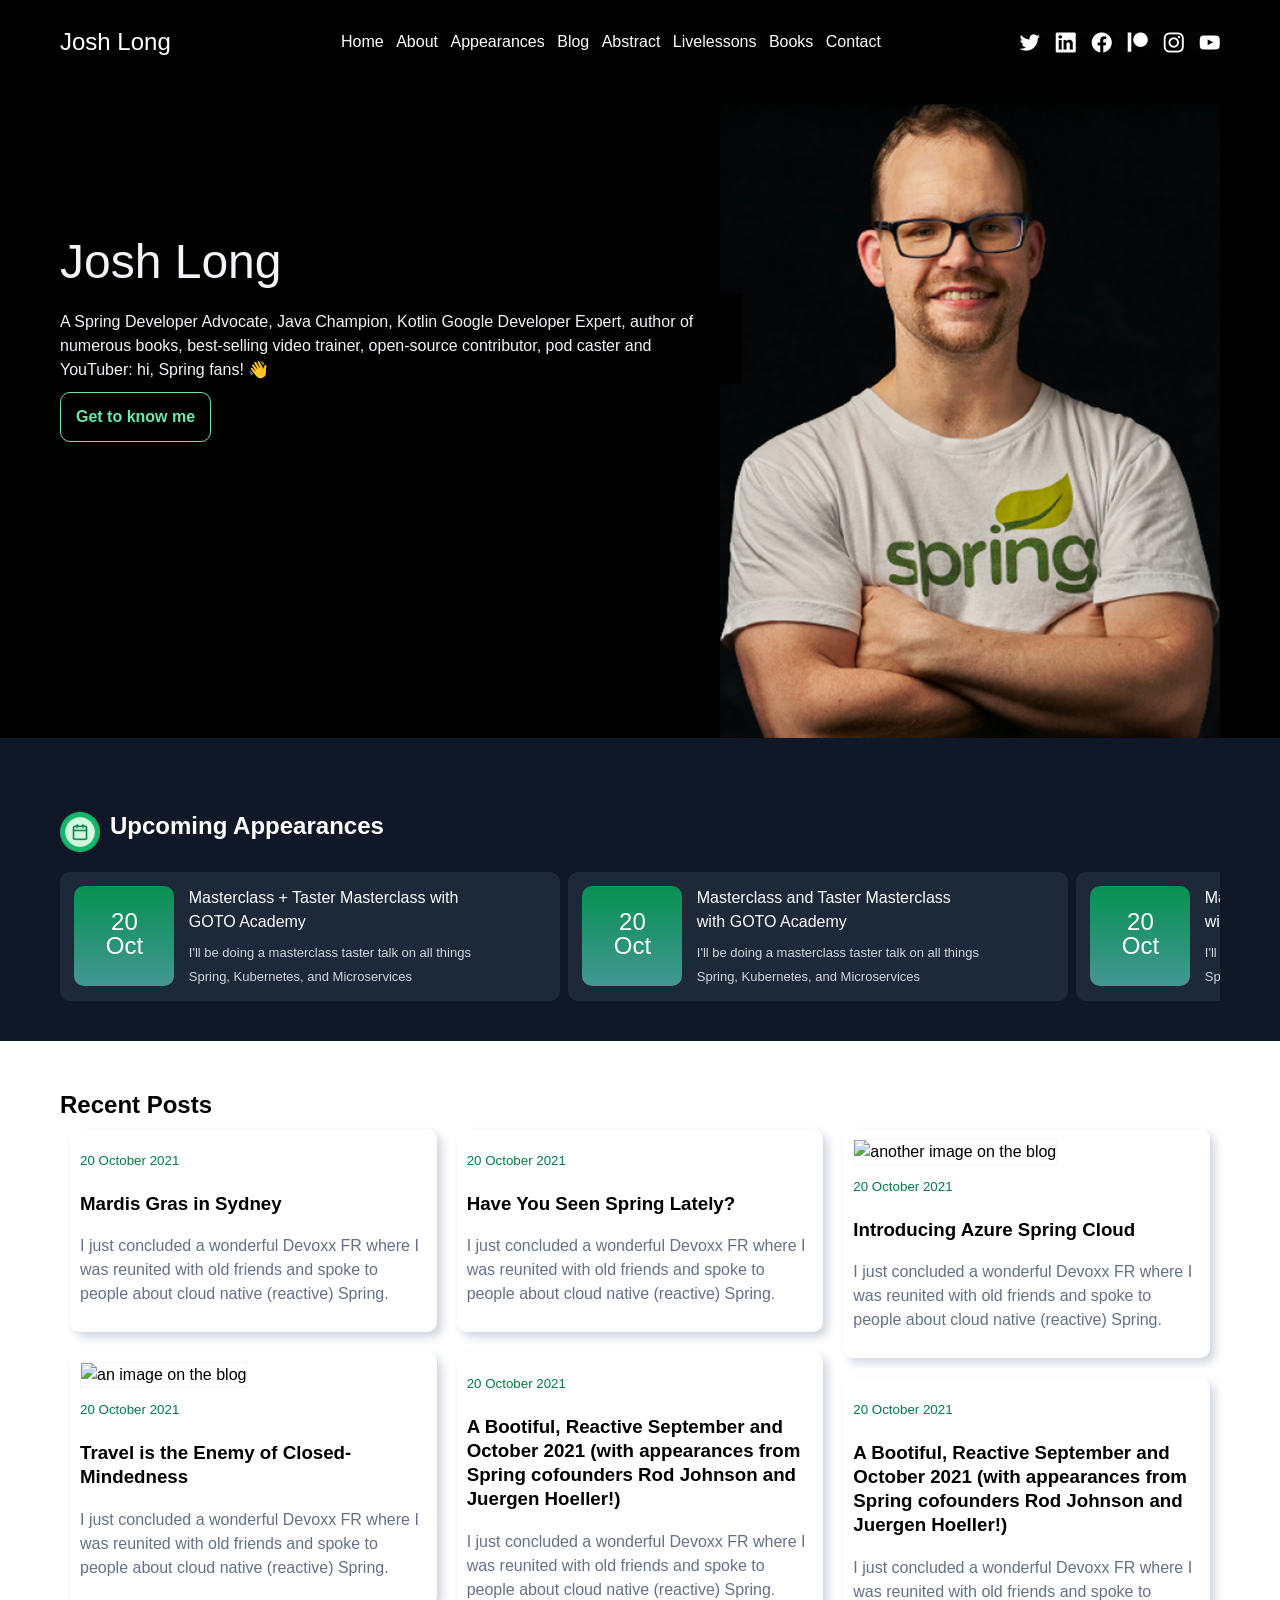
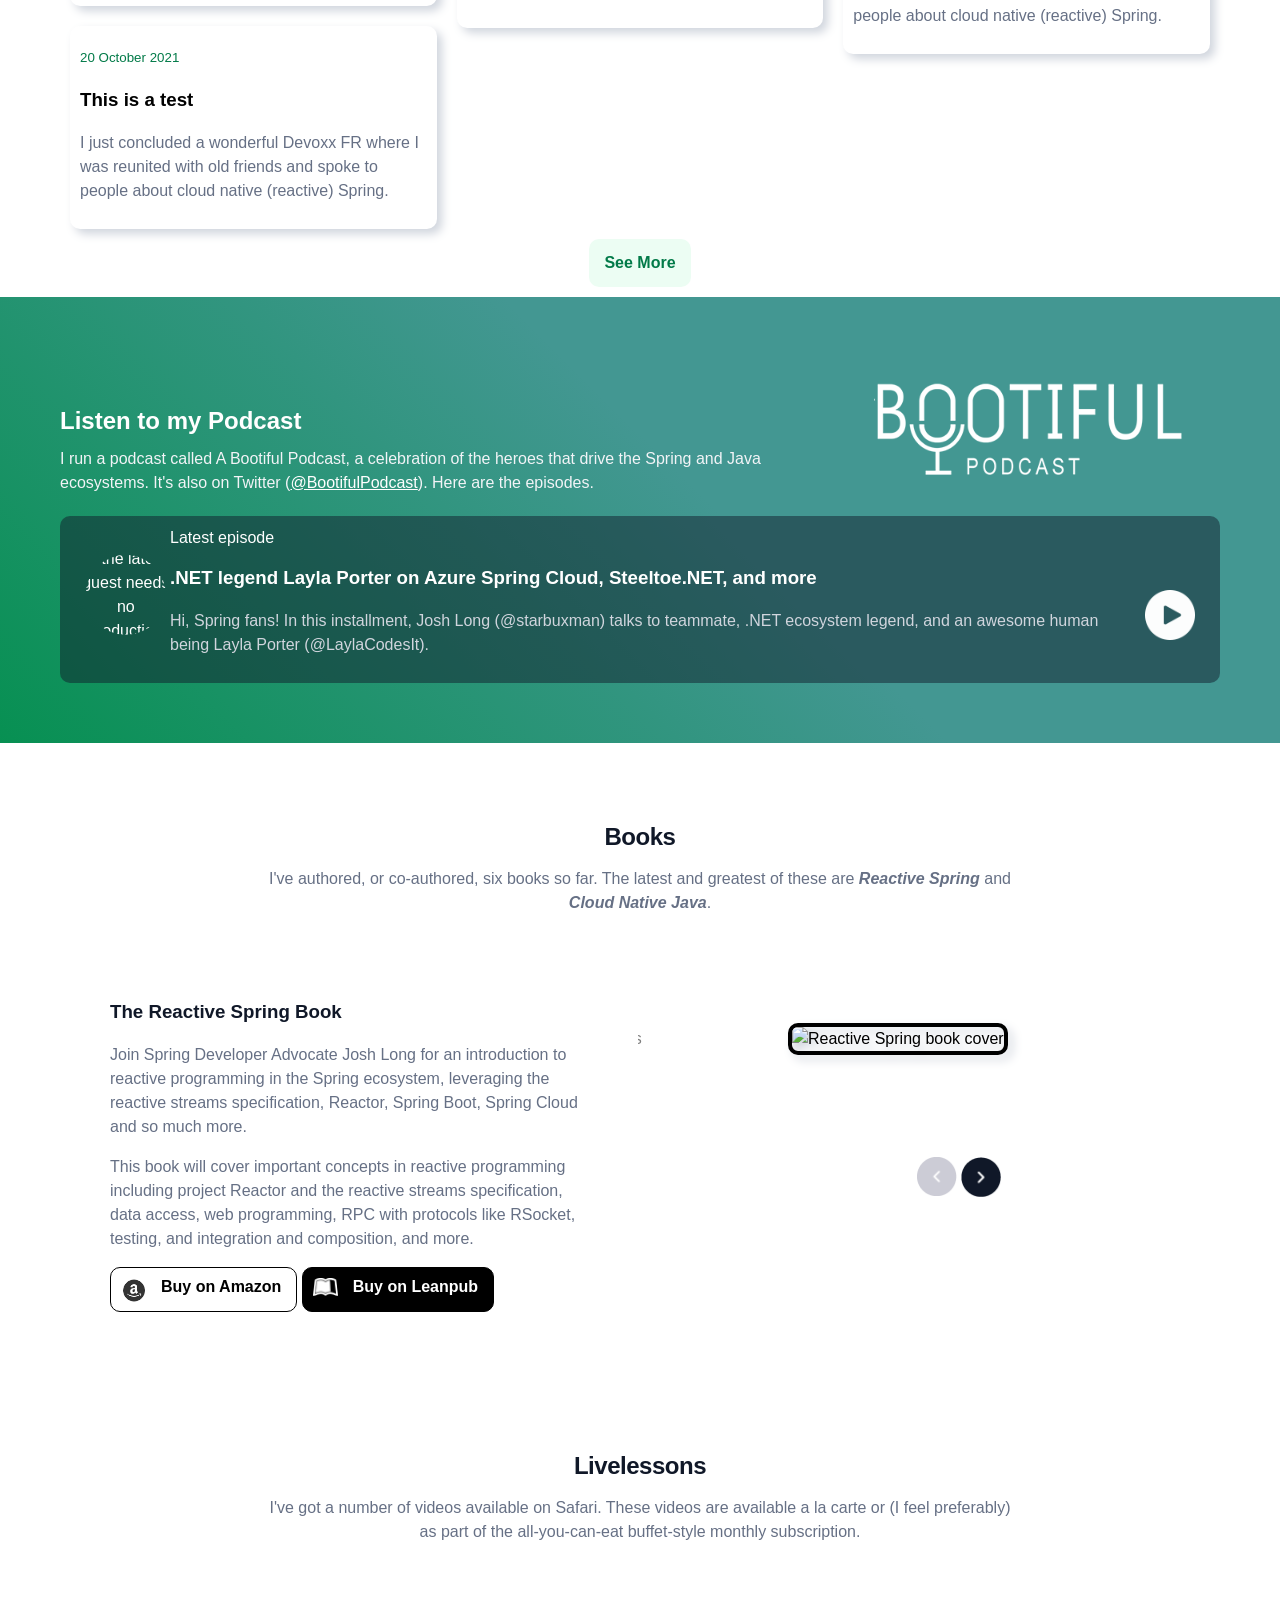
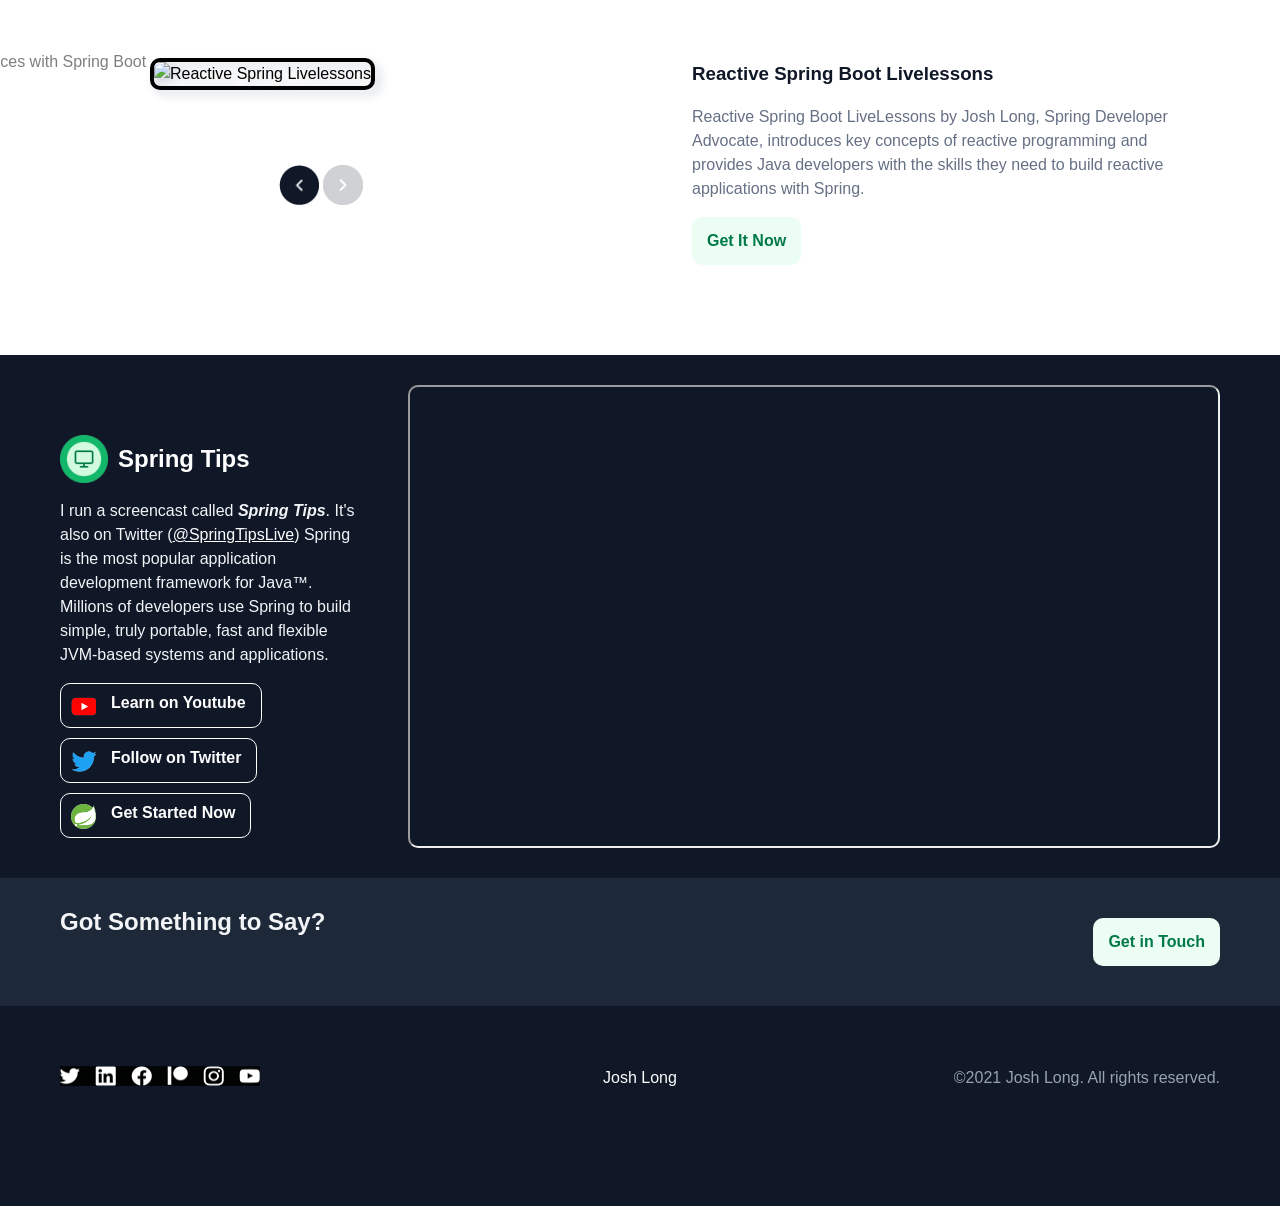
==== commit a4b2ff36: "gi" ====
--- a/index.html
+++ b/index.html
@@ -437,6 +437,10 @@
         }
     }
 
+    .recent-posts .buttons  {
+        text-align: center;
+    }
+
 
     /* PODCAST */
     .latest-episode-panel-content .image {
